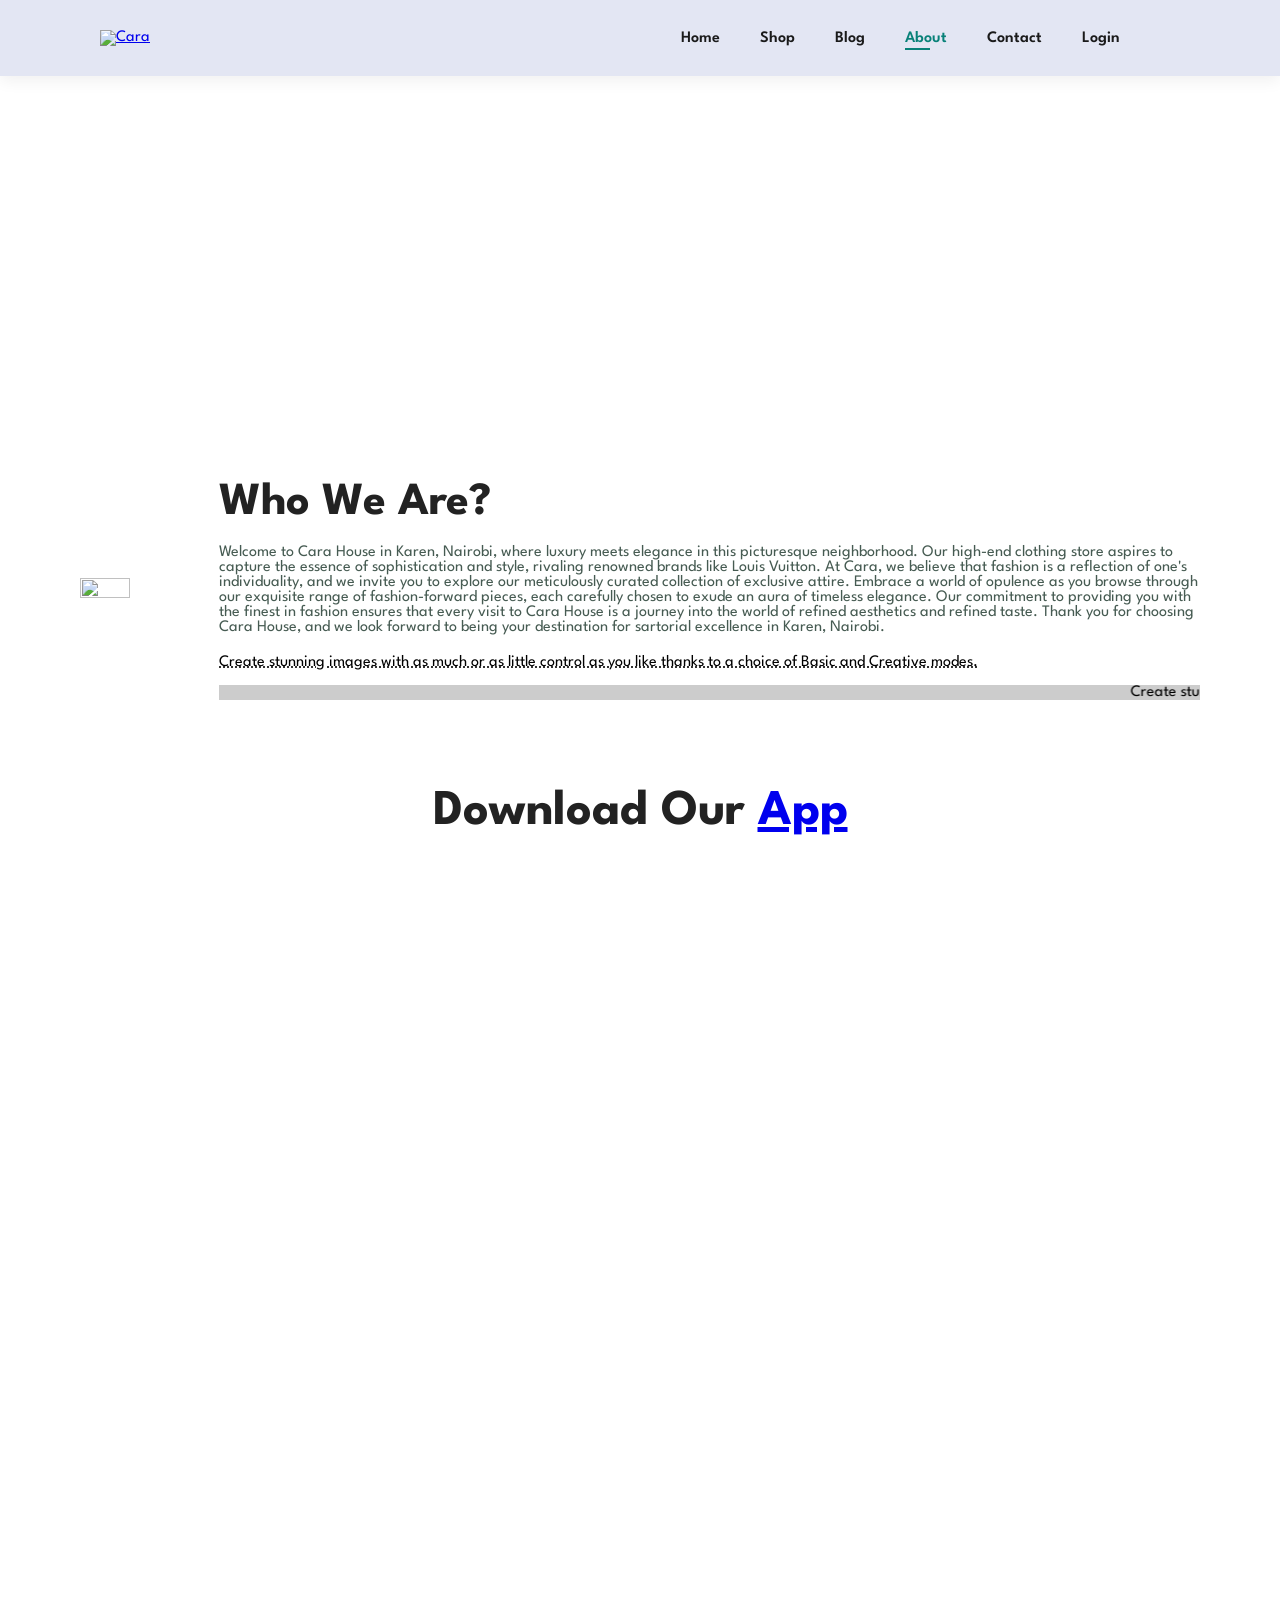
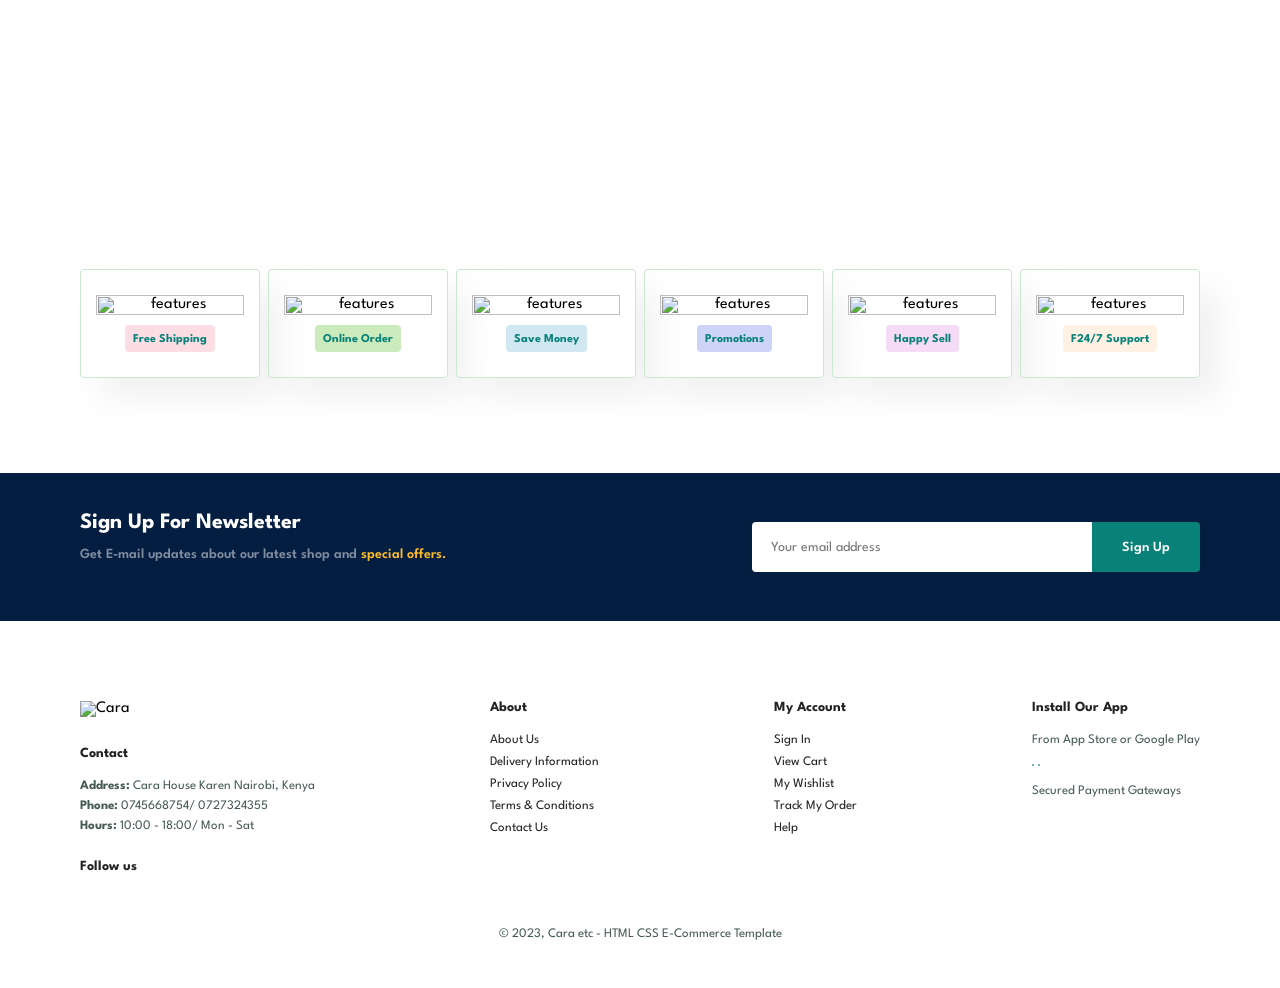
==== src/about.html @ 870f9282 "Add files via upload" ====
<html lang="en">
<head>
    <meta charset="UTF-8">
    <meta name="viewport" content="width=device-width, initial-scale=1.0">
    <title>Cara</title>
    <script src="https://kit.fontawesome.com/a2600dddb8.js" crossorigin="anonymous"></script>
    <link rel="stylesheet" href="style.css">
</head>
<body>

<section id="header">
    <a href="#"><img src="c:\Users\Maverick De' Clerke\Documents\GitHub\Cara\img\logo.png" class="logo" alt="Cara"></a>

    <div>
        <ul id="navbar">
            <li><a href="index.html">Home</a></li>
            <li><a href="shop.html">Shop</a></li>
            <li><a  href="blog.html">Blog</a></li>
            <li><a class="active" href="about.html">About</a></li>
            <li><a href="contact.html">Contact</a></li>
            <li><a href="home.html">Login</a></li>
            <li><a href="cart.html"><i class="fa-solid fa-store"></i></a></li>
        </ul>
    </div>
</section>

<section id="page-header" class="about-header">
    <h2>#KnowUs</h2>
    <p>We are here for you!</p>
</section>

<section id="about-head" class="section-p1">
    <img src="C:\Users\Maverick De' Clerke\Documents\GitHub\Cara\img\about\a6.jpg" alt="">
    <div>
        <h2>Who We Are?</h2>
        <p>Welcome to Cara House in Karen, Nairobi, where luxury meets elegance in this picturesque neighborhood. Our high-end clothing store aspires to capture the essence of sophistication and style, rivaling renowned brands like Louis Vuitton. At Cara, we believe that fashion is a reflection of one's individuality, and we invite you to explore our meticulously curated collection of exclusive attire. Embrace a world of opulence as you browse through our exquisite range of fashion-forward pieces, each carefully chosen to exude an aura of timeless elegance. Our commitment to providing you with the finest in fashion ensures that every visit to Cara House is a journey into the world of refined aesthetics and refined taste. Thank you for choosing Cara House, and we look forward to being your destination for sartorial excellence in Karen, Nairobi.</p>
        <abbr title="">Create stunning images with as much or as little control as you like thanks to a choice of Basic and Creative modes.</abbr>
        <br><br>

        <marquee bgcolor="#ccc" loop="-1" scrollamount="5" width="100%">Create stunning images with as much or as little control as you like thanks to a choice of Basic and Creative modes.</marquee>
    </div>
</section>

<section id="about-app" class="section-p1">
    <h1>Download Our <a href="#">App</a></h1>
    <div class="video">
        <video autoplay muted loop src="C:\Users\Maverick De' Clerke\Documents\GitHub\Cara\img\about\1.mp4"></video>
    </div>
</section>

<section id="feature" class="section-p1">
    <div class="fe-box">
        <img src="C:\Users\Maverick De' Clerke\Documents\GitHub\Cara\img\features\f1.png" alt="features">
        <h6>Free Shipping</h6>
    </div>
    <div class="fe-box">
        <img src="C:\Users\Maverick De' Clerke\Documents\GitHub\Cara\img\features\f2.png" alt="features">
        <h6>Online Order</h6>
    </div>
    <div class="fe-box">
        <img src="C:\Users\Maverick De' Clerke\Documents\GitHub\Cara\img\features\f3.png" alt="features">
        <h6>Save Money</h6>
    </div>
    <div class="fe-box">
        <img src="C:\Users\Maverick De' Clerke\Documents\GitHub\Cara\img\features\f4.png" alt="features">
        <h6>Promotions</h6>
    </div>
    <div class="fe-box">
        <img src="C:\Users\Maverick De' Clerke\Documents\GitHub\Cara\img\features\f5.png" alt="features">
        <h6>Happy Sell</h6>
    </div>
    <div class="fe-box">
        <img src="C:\Users\Maverick De' Clerke\Documents\GitHub\Cara\img\features\f6.png" alt="features">
        <h6>F24/7 Support</h6>
    </div>
    

</section>

<section id="newsletter" class="section-p1 section-m1">

    <div class="newstext">
        <h4>Sign Up For Newsletter</h4>
        <p>Get E-mail updates about our latest shop and <span>special offers.</span> </p>
    </div>
    <div class="form">
        <input type="text" placeholder="Your email address">
        <button class="normal">Sign Up</button>
    </div>
    
    </section>

<footer class="section-p1">

    <div class="col">
        <img class="logo" src="C:\Users\Maverick De' Clerke\Documents\GitHub\Cara\img\logo.png" alt="Cara">
        <h4>Contact</h4>
        <p><strong>Address:</strong> Cara House
Karen
Nairobi, Kenya</p>
        <p><strong>Phone:</strong> 0745668754/ 0727324355</p>
        <p><strong>Hours:</strong> 10:00 - 18:00/ Mon - Sat</p>
        <div class="follow">
             <h4>Follow us</h4>
             <div class="icon">
                <i class="fa-brands fa-facebook-f"></i>
                <i class="fa-brands fa-x-twitter"></i>
                <i class="fa-brands fa-instagram"></i>
                <i class="fa-brands fa-google"></i>
             </div>
        </div>
    </div>
    <div class="col">
        <h4>About</h4>
        <a href="#">About Us</a>
        <a href="#">Delivery Information</a>
        <a href="#">Privacy Policy</a>
        <a href="#">Terms & Conditions</a>
        <a href="#">Contact Us</a>
    </div>
    <div class="col">
        <h4>My Account</h4>
        <a href="#">Sign In</a>
        <a href="#">View Cart</a>
        <a href="#">My Wishlist</a>
        <a href="#">Track My Order</a>
        <a href="#">Help</a>
    </div>
    <div class="col install">
        <h4>Install Our App</h4>
        <p>From App Store or Google Play</p>
        <div class="row">
            <img src="C:\Users\Maverick De' Clerke\Documents\GitHub\Cara\img\pay\app.jpg" alt="">
            <img src="C:\Users\Maverick De' Clerke\Documents\GitHub\Cara\img\pay\play.jpg" alt="">
        </div>
        <p>Secured Payment Gateways</p>
        <img src="C:\Users\Maverick De' Clerke\Documents\GitHub\Cara\img\pay\pay.png" alt="">
    </div>
    <div class="copyright">
        <p>© 2023, Cara etc - HTML CSS E-Commerce Template</p>
    </div>
</footer>

    <script src="script.js"></script>
</body>

</html>
---- src/style.css ----
@import url("https://fonts.googleapis.com/css2?family=Spartan:wght@100;200;300;400;500;600;700;800;900&display=swap");
* {
  margin: 0;
  padding: 0;
  box-sizing: border-box;
  font-family: "Spartan", sans-serif;
}

html {
  scroll-behavior: smooth;
}

/* Global Styles */

h1 {
  font-size: 50px;
  line-height: 64px;
  color: #222;
}

h2 {
  font-size: 46px;
  line-height: 54px;
  color: #222;
}

h4 {
  font-size: 20px;
  color: #222;
}

h6 {
  font-weight: 700;
  font-size: 12px;
}

p {
  font-size: 16px;
  color: #465b52;
  margin: 15px 0 20px 0;
}

.section-p1 {
  padding: 40px 80px;
}

.section-m1 {
  margin: 40px 0;
}

button.normal {
  font-size: 14px;
  font-weight: 600;
  padding: 15px 30px;
  color: #000;
  background-color: #fff;
  border-radius: 4px;
  cursor: pointer;
  border: none;
  outline: none;
  transition: 0.2s;
}


button.white {
  font-size: 13px;
  font-weight: 600;
  padding: 11px 18px;
  color: #fff;
  background-color: transparent;
  cursor: pointer;
  border: 1px solid #fff;
  outline: none;
  transition: 0.2s;
}

body {
  width: 100%;
}


#header{
    display: flex;
    align-items: center;
    justify-content: space-between;
    padding: 30px 100px;
    background: #e3e6f3;
    box-shadow: 0 5px 15px rgba(0, 0, 0, 0.06);
    z-index: 999;
    position: sticky;
    top: 0;
    left: 0;
}


#navbar{
    display: flex;
    align-items: center;
    justify-content: center;
}


#navbar li{
    list-style: none;
    padding: 0 20px;
    position: relative;
}


#navbar li a {
    text-decoration: none;
    font-size: 16px;
    font-weight: 600;
    color: #1a1a1a;
    transition: 0.3s ease;
}


#navbar li a:hover,
#navbar li a.active {
    color: #088178;
}


#navbar li a.active::after,
#navbar li a:hover::after {
    content:"";
    width: 30%;
    height: 2px;
    background: #088178;
    position: absolute;
    bottom: -4px;
    left: 20px;
}

#hero {
  background-image: url("C:/Users/Maverick De' Clerke/Documents/GitHub/Cara/img/hero4.png");
  height: 90vh;
  width: 100%;
  background-size: cover;
  background-position: top 25% right 0;
  padding: 0 80px;
  display: flex;
  flex-direction: column;
  align-items: flex-start;
  justify-content: center;
}

#hero h4{
  padding-bottom: 15px;
}

#hero h1{
  color: #088178;
}

#hero button{
  background-image: url("C:/Users/Maverick De' Clerke/Documents/GitHub/Cara/img/button.png");
  background-color: transparent;
  color: #088178;
  border: 0;
  padding: 14px 80px 14px 65px;
  background-repeat: no-repeat;
  cursor: pointer;
  font-weight: 700;
  font-size: 15px;
}

#feature {
  display: flex;
  align-items: center;
  justify-content: space-between;
  flex-wrap: wrap;
}
#feature .fe-box{
  width: 180px;
  text-align: center;
  padding: 25px 15px;
  box-shadow: 20px 20px 34px rgba(0, 0, 0, 0.06);
  border: 1px solid #cce7d0;
  border-radius: 4px;
  margin: 15px 0;
}


#feature .fe-box:hover {
  box-shadow: 10px 10px 54px rgba(70, 62, 221, 0.1);
}

#feature .fe-box img{
  width: 100%;
  margin-bottom: 10px;
}

#feature .fe-box h6 {
  display: inline-block;
  padding: 9px 8px 6px 8px;
  line-height: 1;
  border-radius: 4px;
  color: #088178;
  background-color: #fddde4;
}
#feature .fe-box:nth-child(2) h6{
  background-color: #ccebbc;
}
#feature .fe-box:nth-child(3) h6{
  background-color: #d1e8f2;
}
#feature .fe-box:nth-child(4) h6{
  background-color: #cdd4f8;
}
#feature .fe-box:nth-child(5) h6{
  background-color: #f6dbf6;
}
#feature .fe-box:nth-child(6) h6{
  background-color: #fff2e5;
}


#product1{
  text-align: center;
}

#product1 .pro-container{
display: flex;
justify-content: space-between;
padding-top: 20px;
flex-wrap: wrap;
}

#product1 .pro{
  width: 23%;
  min-width: 250px;
  padding: 10px 12px;
  border: 1px solid #cce7d0;
  border-radius: 25px;
  cursor: pointer;
  box-shadow: 20px 20px 30px rgba(0, 0, 0, 0.02);
  margin: 15px 0;
  transition: 0.2s ease;
  position: relative;
}

#product1 .pro:hover{
  box-shadow: 20px 20px 30px rgba(0, 0, 0, 0.06);
}

#product1 .pro img{
  width: 100%;
  border-radius: 20px;
}


#product1 .pro .des{
  text-align: start;
  padding: 10px 0;
}


#product1 .pro .des span{
  color: #606063;
  font-size: 12px;
}


#product1 .pro .des h5{
  padding-top: 7px;
  color: #1a1a1a;
  font-size: 14px;
}


#product1 .pro .des i{
  font-size: 12px;
  color: rgb(243, 181, 25);
}


#product1 .pro .des h4{
  padding-top: 7px;
  font-size: 15px;
  font-weight: 700;
  color: #088178;
}


#product1 .pro .cart{
  width: 40px;
  height: 40px;
  line-height: 40px;
  border-radius: 50px;
  background-color: #e8f6ea;
  font-weight: 0;
  color: #088178;
  border: 1px solid #cce7d0;
  position: absolute;
  bottom: 20px;
  right: 10px;
}


#banner{
  display: flex;
  flex-direction: column;
  justify-content: center;
  text-align: center;
  align-items: center;
  background-image: url("C:/Users/Maverick De' Clerke/Documents/GitHub/Cara/img/banner/b2.jpg");
  width: 100%;
  height: 40vh;
  background-size: cover;
  background-position: center;  
}


#banner h4{
  color: #fff;
  font-size: 16px;
}


#banner h2{
  color: #fff;
  font-size: 30px;
  padding: 10px 0;
}


#banner h2 span{
  color: #ef3636;
}


#banner button:hover{
  background-color: #088178;
  color: #fff;
}


#sm-banner{
  display: flex;
  justify-content: space-between;
  flex-wrap: wrap;
}

#sm-banner .banner-box{
  display: flex;
  flex-direction: column;
  justify-content: center;
  align-items: flex-start;
  background-image: url("C:/Users/Maverick De' Clerke/Documents/GitHub/Cara/img/banner/b17.jpg");
  min-width: 580px;
  height: 50vh;
  background-size: cover;
  background-position: center;
  padding: 30px;
}


#sm-banner .banner-box2{
  background-image: url("C:/Users/Maverick De' Clerke/Documents/GitHub/Cara/img/banner/b10.jpg");
}

#sm-banner h4{
  color: #fff;
  font-size: 20px;
  font-weight: 300;
}


#sm-banner h2{
  color: #fff;
  font-size: 28px;
  font-weight: 800;
}


#sm-banner span{
  color: #fff;
  font-size: 14px;
  font-weight: 500;
  padding-bottom: 15px;
}


#sm-banner .banner-box:hover button{
  background: #088178;
  border: 1px solid #088178;
}


#banner3{
display: flex;
justify-content: space-between;
flex-wrap: wrap;
padding: 0 80px;
}

#banner3 .banner-box{
  display: flex;
  flex-direction: column;
  justify-content: center;
  align-items: flex-start;
  background-image: url("C:/Users/Maverick De' Clerke/Documents/GitHub/Cara/img/banner/b7.jpg");
  min-width: 30%;
  height: 30vh;
  background-size: cover;
  background-position: center;
  padding: 20px;
  margin-bottom: 20px;
}

#banner3 .banner-box2{
  background-image: url("C:/Users/Maverick De' Clerke/Documents/GitHub/Cara/img/banner/b4.jpg");
}

#banner3 .banner-box3{
  background-image: url("C:/Users/Maverick De' Clerke/Documents/GitHub/Cara/img/banner/b18.jpg");
}

#banner3 h2{
  color: #fff;
  font-weight: 900;
  font-size: 22px;
}


#banner3 h3{
  color: #ec544e;
  font-weight: 800;
  font-size: 15px;
}


#newsletter{
  display: flex;
  justify-content: space-between;
  flex-wrap: wrap;
  align-items: center;
  background-image: url("C:/Users/Maverick De' Clerke/Documents/GitHub/Cara/img/banner/b14.png");
  background-repeat: no-repeat;
  background-position: 20% 30%;
  background-color: #041e42;
}


#newsletter h4{
  font-size: 22px;
  font-weight: 700;
  color: #ffffff;
}

#newsletter p{
  font-size: 14px;
  font-weight: 600;
  color: #818ea0;
}

#newsletter p span{
  
  color: #ffbd27;
}

#newsletter .form{
  display: flex;
  width: 40%;
}

#newsletter input{
  height: 3.125rem;
  padding: 0 1.25em;
  font-size: 14px;
  width: 100%;
  border: 1px solid transparent;
  border-radius: 4px;
  outline: none;
  border-top-right-radius: 0;
  border-bottom-right-radius: 0;
}

#newsletter button{
  background-color: #088178;
  color: #fff;
  white-space: nowrap;
  border-top-left-radius: 0;
  border-bottom-left-radius: 0;
}

footer{
  display: flex;
  flex-wrap: wrap;
  justify-content: space-between;
}

footer .col{
  display: flex;
  flex-direction: column;
  align-items: flex-start;
  margin-bottom: 20px;
}


footer .logo{
  margin-bottom: 30px;
}

footer h4{
  font-size: 14px;
  padding-bottom: 20px;
}

footer p{
  font-size: 13px;
  margin: 0 0 8px 0;
}

footer a{
  font-size: 13px;
  text-decoration: none;
  color: #222;
  margin-bottom: 10px;
}

footer .follow{
  margin-top: 20px;
}

footer .follow i{
  color: #465b52;
  padding-right: 4px;
  cursor: pointer;
}

footer .install .row img{
  border: 1px solid #088178;
  border-radius: 6px;
}

footer .install img{
  margin: 10px 0 15px 0;
}

footer .follow i:hover,
footer a:hover{
  color: #088178;
}

footer .copyright{
  width: 100%;
  text-align: center;
}


#page-header{
  background-image: url("C:/Users/Maverick De' Clerke/Documents/GitHub/Cara/img/banner/b1.jpg");
  width: 100%;
  height: 40vh;
  background-size: cover;
  display: flex;
  justify-content: center;
  text-align: center;
  flex-direction: column;
  padding: 14px;
}


#page-header h2,
#page-header p {
color: #fff;
}

#pagination {
  text-align: center;
}

#pagination a{
  text-decoration: none;
  background-color: #088178;
  padding: 15px 20px;
  border-radius: 4px;
  color: #fff;
  font-weight: 600;
}

#pagination a i{
  font-size: 16px;
  font-weight: 600;
}

#prodetails{
  display: flex;
  margin-top: 20px;
}

#prodetails .single-pro-image{
  width: 40%;
  margin-right: 50px;
}

.small-img-group{
  display: flex;
  width: fit-content;
  justify-content: space-between;
  margin-top: 5px;
}

.small-img-col{
  flex-basis: 24%;
  cursor: pointer;
}


#prodetails .single-pro-details{
  width: 50%;
  padding-top: 30px;
}

#prodetails .single-pro-details h4{
  padding: 40px 0 20px 0;
}

#prodetails .single-pro-details h2{
  font-size: 26px;
}

#prodetails .single-pro-details select{
  display: block;
  padding: 5px 10px;
  margin-bottom: 10px;
}

#prodetails .single-pro-details input{
  width: 50px;
  height: 47px;
  padding-left: 10px;
  font-size: 16px;
  margin-right: 10px;
}

#prodetails .single-pro-details input:focus{
  outline: none;
}

#prodetails .single-pro-details button{
  background-color: #088178;
  color: #fff;
}

#prodetails .single-pro-details span{
  line-height: 25px;
}


#page-header.blog-header{
  background-image: url("C:/Users/Maverick De' Clerke/Documents/GitHub/Cara/img/banner/b19.jpg");
}

#blog{
  padding: 150px 150px 0 150px;
}

#blog .blog-box{
  display: flex;
  align-items: center;
  width: 100%;
  position: relative;
  padding-bottom: 90px;
}

#blog .blog-img{
  width: 50%;
  margin-right: 40px;
}

#blog img{
  width: 100%;
  height: 300px;
  object-fit: cover;
}

#blog .blog-details{
  width: 50%;
}

#blog .blog-details a {
  text-decoration: none;
  font-size: 11px;
  color: #000;
  font-weight: 700;
  position: relative;
  transition: 0.3s;
}

#blog .blog-details a::after{
  content:"";
  width: 50px;
  height: 1px;
  background-color: #000;
  position: absolute;
  top: 4px;
  right: -60px;
}

#blog .blog-details a:hover {
  color: #088178;
}

#blog .blog-details a:hover::after{
  background-color: #088178;
}

#blog .blog-box h1{
  position: absolute;
  top: -40px;
  left: 0;
  font-size: 70px;
  font-weight: 700;
  color: #c9cbce;
  z-index: -9;
}

#page-header .about-header{
  background-image: url("C:/Users/Maverick De' Clerke/Documents/GitHub/Cara/img/about/banner.png");
}

#about-head{
  display: flex;
  align-items: center;
}

#about-head img{
  width: 50%;
  height: auto;
}

#about-head div{
  padding-left: 40px;
}

#about-app{
  text-align: center;
}

#about-app .video{
  width: 70%;
  height: 100%;
  margin: 30px auto 0 auto;
}

#about-app .video video{
  width: 100%;
  height: 100%;
  border-radius: 20px;
}

#contact-details{
  display: flex;
  align-items: center;
  justify-content: space-between;
}

#contact-details .details{
  width: 40%;
}

#contact-details .details span,
#form-details form span{
  font-size: 12px;
}

#contact-details .details h2,
#form-details form h2{
  font-size: 26px;
  line-height: 35px;
  padding: 20px 0;
}

#contact-details .details h3{
  font-size: 16px;
  padding-bottom: 15px;
}

#contact-details .details li{
  list-style: none;
  display: flex;
  padding: 10px 0;
}

#contact-details .details li i{
  font-size: 14px;
  padding-right: 22px;
}

#contact-details .details li p{
  margin: 0;
  font-size: 14px;
}
#contact-details .map{
  width: 55%;
  height: 400px;
}

#contact-details .map iframe{
  width: 100%;
  height: 100%;
}

#form-details{
  display: flex;
  justify-content: space-between;
  margin: 30px;
  padding: 80px;
  border: 1px solid #e1e1e1;
}

#form-details form{
  width: 65%;
  display: flex;
  flex-direction: column;
  align-items: flex-start;
}

#form-details form input{
  width: 100%;
  padding: 12px 15px;
  outline: none;
  margin-bottom: 20px;
  border: 1px solid #e1e1e1;
}

#form-details form input,
#form-details form textarea{
  width: 100%;
  padding: 12px 15px;
  outline: none;
  margin-bottom: 20px;
  border: 1px solid #e1e1e1;
}

#form-details form button{
  background-color: #088178;
  color: #fff;
}

#form-details .people div{
  padding-bottom: 25px;
  display: flex;
  align-items: flex-start;
}

#form-details .people div img{
  width: 65px;
  height: 65px;
  object-fit: cover;
  margin-right: 15px;
}

#form-details .people div p{
  margin: 0;
  font-size: 13px;
  line-height: 25px;
}

#form-details .people div p span{
  display: block;
  font-size: 16px;
  font-weight: 600;
  color: #000;
}

#cart table{
  width: 100%;
  border-collapse: collapse;
  table-layout: fixed;
  white-space: nowrap;
}

#cart table img{
  width: 70px;
}

#cart table td:nth-child(1){
  width: 100px;
  text-align: center;
}

#cart table td:nth-child(2){
  width: 150px;
  text-align: center;
}

#cart table td:nth-child(3){
  width: 250px;
  text-align: center;
}

#cart table td:nth-child(4),
#cart table td:nth-child(5),
#cart table td:nth-child(6){
  width: 150px;
  text-align: center;
}

#cart table td:nth-child(5) input{
  width: 70px;
  padding: 10px 5px 10px 15px;
}

#cart table thead{
  border: 1px solid #e2e9e1;
  border-left: none;
  border-right: none;
}

#cart table thead td{
  font-weight: 700;
  text-transform: uppercase;
  font-size: 13px;
  padding: 18px 0;
}

#cart table tbody tr td{
  padding-top: 15px;
}

#cart table tbody td{
  font-size: 13px;
}

#cart-add{
  display: flex;
  flex-wrap: wrap;
  justify-content: space-between;
}

#coupon{
  width: 50%;
  margin-bottom: 30px;
}

#coupon h3,
#subtotal h3{
  padding-bottom: 15px;
}

#coupon input{
  padding: 10px 20px;
  outline: none;
  width: 60%;
  margin-right: 10px;
  border: 1px solid #e2e9e1;
}

#coupon button,
#subtotal button{
  background-color: #088178;
  color: #fff;
  padding: 12px 20px;
}

#subtotal{
  width: 50%;
  margin-bottom: 30px;
  border: 1px solid #e2e9e1;
  padding: 30px;
}

#subtotal table{
  border-collapse: collapse;
  width: 100%;
  margin-bottom: 20px;
}

#subtotal table td{
  width: 50%;
  border: 1px solid #e2e9e1;
  padding: 10px;
  font-size: 13px;
}

#search-bar {
  display: flex;
  align-items: center;
  justify-content: flex-end;
  padding: 10px 100px; /* Adjust the padding as needed */
  background: #e3e6f3;
}

#search-input {
  padding: 10px;
  background-color: #fff;
  font-size: 14px; /* Adjust the font size as needed */
  border: none; /* Add appropriate border styles */
  border-top-left-radius: 4px;
  border-bottom-left-radius: 4px;
  margin-right: 0px;
  width: 250px; /* Adjust the width as needed */
  outline: none;
  color: #000;
}

#search-button {
  padding: 10px 20px;
  background-color: #088178;
  color: #fff;
  border: none;
  border-top-right-radius: 4px;
  border-bottom-right-radius: 4px;
  cursor: pointer;
  outline: none;
  transition: 0.2s;
}

#search-button:hover {
  background-color: #046b5f;
}
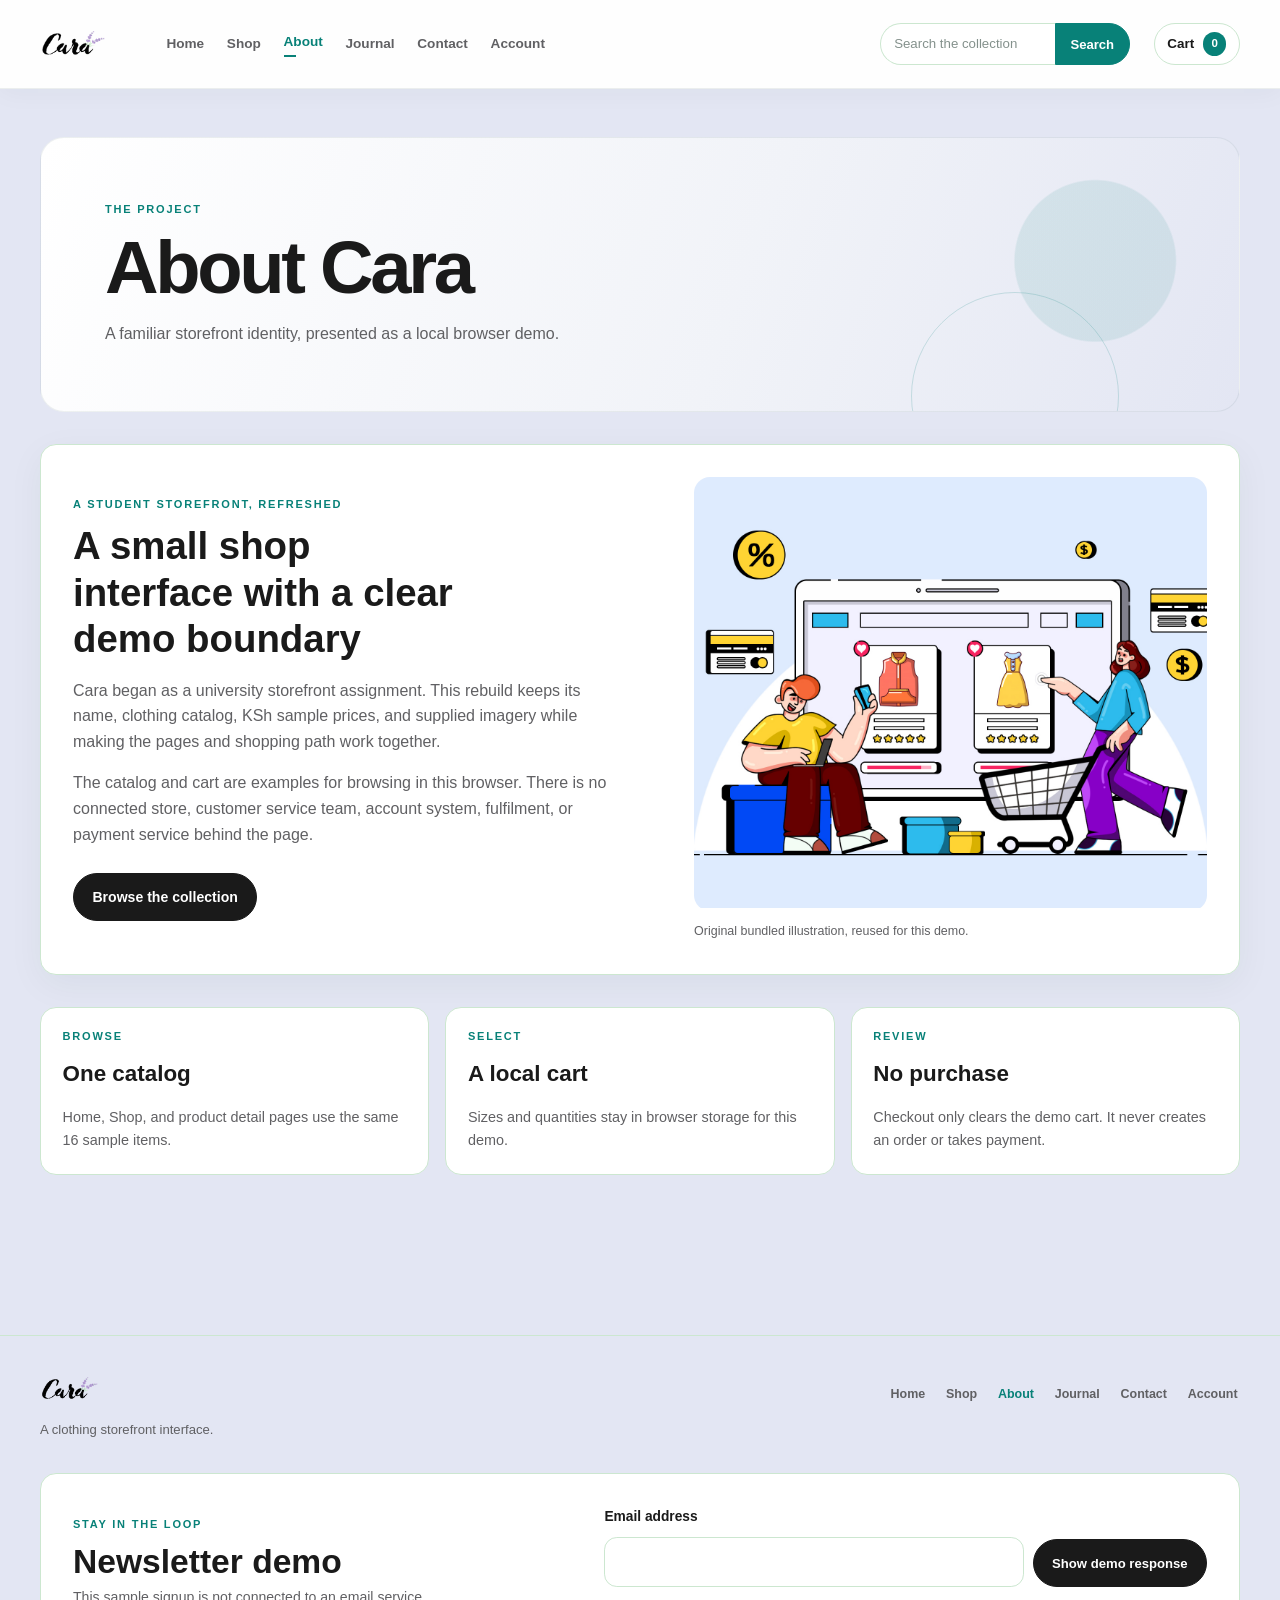
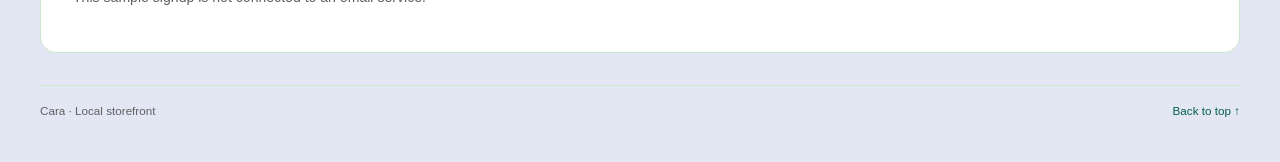
==== commit a2994a05: "Rebuild Cara storefront demo" ====
--- a/src/about.html
+++ b/src/about.html
@@ -1,147 +1,98 @@
-<html lang="en">
-<head>
-    <meta charset="UTF-8">
-    <meta name="viewport" content="width=device-width, initial-scale=1.0">
-    <title>Cara</title>
-    <script src="https://kit.fontawesome.com/a2600dddb8.js" crossorigin="anonymous"></script>
-    <link rel="stylesheet" href="style.css">
-</head>
-<body>
-
-<section id="header">
-    <a href="#"><img src="c:\Users\Maverick De' Clerke\Documents\GitHub\Cara\img\logo.png" class="logo" alt="Cara"></a>
-
-    <div>
-        <ul id="navbar">
-            <li><a href="index.html">Home</a></li>
-            <li><a href="shop.html">Shop</a></li>
-            <li><a  href="blog.html">Blog</a></li>
-            <li><a class="active" href="about.html">About</a></li>
-            <li><a href="contact.html">Contact</a></li>
-            <li><a href="home.html">Login</a></li>
-            <li><a href="cart.html"><i class="fa-solid fa-store"></i></a></li>
-        </ul>
-    </div>
-</section>
-
-<section id="page-header" class="about-header">
-    <h2>#KnowUs</h2>
-    <p>We are here for you!</p>
-</section>
-
-<section id="about-head" class="section-p1">
-    <img src="C:\Users\Maverick De' Clerke\Documents\GitHub\Cara\img\about\a6.jpg" alt="">
-    <div>
-        <h2>Who We Are?</h2>
-        <p>Welcome to Cara House in Karen, Nairobi, where luxury meets elegance in this picturesque neighborhood. Our high-end clothing store aspires to capture the essence of sophistication and style, rivaling renowned brands like Louis Vuitton. At Cara, we believe that fashion is a reflection of one's individuality, and we invite you to explore our meticulously curated collection of exclusive attire. Embrace a world of opulence as you browse through our exquisite range of fashion-forward pieces, each carefully chosen to exude an aura of timeless elegance. Our commitment to providing you with the finest in fashion ensures that every visit to Cara House is a journey into the world of refined aesthetics and refined taste. Thank you for choosing Cara House, and we look forward to being your destination for sartorial excellence in Karen, Nairobi.</p>
-        <abbr title="">Create stunning images with as much or as little control as you like thanks to a choice of Basic and Creative modes.</abbr>
-        <br><br>
-
-        <marquee bgcolor="#ccc" loop="-1" scrollamount="5" width="100%">Create stunning images with as much or as little control as you like thanks to a choice of Basic and Creative modes.</marquee>
-    </div>
-</section>
-
-<section id="about-app" class="section-p1">
-    <h1>Download Our <a href="#">App</a></h1>
-    <div class="video">
-        <video autoplay muted loop src="C:\Users\Maverick De' Clerke\Documents\GitHub\Cara\img\about\1.mp4"></video>
-    </div>
-</section>
-
-<section id="feature" class="section-p1">
-    <div class="fe-box">
-        <img src="C:\Users\Maverick De' Clerke\Documents\GitHub\Cara\img\features\f1.png" alt="features">
-        <h6>Free Shipping</h6>
-    </div>
-    <div class="fe-box">
-        <img src="C:\Users\Maverick De' Clerke\Documents\GitHub\Cara\img\features\f2.png" alt="features">
-        <h6>Online Order</h6>
-    </div>
-    <div class="fe-box">
-        <img src="C:\Users\Maverick De' Clerke\Documents\GitHub\Cara\img\features\f3.png" alt="features">
-        <h6>Save Money</h6>
-    </div>
-    <div class="fe-box">
-        <img src="C:\Users\Maverick De' Clerke\Documents\GitHub\Cara\img\features\f4.png" alt="features">
-        <h6>Promotions</h6>
-    </div>
-    <div class="fe-box">
-        <img src="C:\Users\Maverick De' Clerke\Documents\GitHub\Cara\img\features\f5.png" alt="features">
-        <h6>Happy Sell</h6>
-    </div>
-    <div class="fe-box">
-        <img src="C:\Users\Maverick De' Clerke\Documents\GitHub\Cara\img\features\f6.png" alt="features">
-        <h6>F24/7 Support</h6>
-    </div>
-    
-
-</section>
-
-<section id="newsletter" class="section-p1 section-m1">
-
-    <div class="newstext">
-        <h4>Sign Up For Newsletter</h4>
-        <p>Get E-mail updates about our latest shop and <span>special offers.</span> </p>
-    </div>
-    <div class="form">
-        <input type="text" placeholder="Your email address">
-        <button class="normal">Sign Up</button>
-    </div>
-    
-    </section>
-
-<footer class="section-p1">
-
-    <div class="col">
-        <img class="logo" src="C:\Users\Maverick De' Clerke\Documents\GitHub\Cara\img\logo.png" alt="Cara">
-        <h4>Contact</h4>
-        <p><strong>Address:</strong> Cara House
-Karen
-Nairobi, Kenya</p>
-        <p><strong>Phone:</strong> 0745668754/ 0727324355</p>
-        <p><strong>Hours:</strong> 10:00 - 18:00/ Mon - Sat</p>
-        <div class="follow">
-             <h4>Follow us</h4>
-             <div class="icon">
-                <i class="fa-brands fa-facebook-f"></i>
-                <i class="fa-brands fa-x-twitter"></i>
-                <i class="fa-brands fa-instagram"></i>
-                <i class="fa-brands fa-google"></i>
-             </div>
-        </div>
-    </div>
-    <div class="col">
-        <h4>About</h4>
-        <a href="#">About Us</a>
-        <a href="#">Delivery Information</a>
-        <a href="#">Privacy Policy</a>
-        <a href="#">Terms & Conditions</a>
-        <a href="#">Contact Us</a>
-    </div>
-    <div class="col">
-        <h4>My Account</h4>
-        <a href="#">Sign In</a>
-        <a href="#">View Cart</a>
-        <a href="#">My Wishlist</a>
-        <a href="#">Track My Order</a>
-        <a href="#">Help</a>
-    </div>
-    <div class="col install">
-        <h4>Install Our App</h4>
-        <p>From App Store or Google Play</p>
-        <div class="row">
-            <img src="C:\Users\Maverick De' Clerke\Documents\GitHub\Cara\img\pay\app.jpg" alt="">
-            <img src="C:\Users\Maverick De' Clerke\Documents\GitHub\Cara\img\pay\play.jpg" alt="">
-        </div>
-        <p>Secured Payment Gateways</p>
-        <img src="C:\Users\Maverick De' Clerke\Documents\GitHub\Cara\img\pay\pay.png" alt="">
-    </div>
-    <div class="copyright">
-        <p>© 2023, Cara etc - HTML CSS E-Commerce Template</p>
-    </div>
-</footer>
-
-    <script src="script.js"></script>
-</body>
-
-</html>+<!doctype html>
+<html lang="en">
+<head>
+  <meta charset="utf-8">
+  <meta name="viewport" content="width=device-width, initial-scale=1">
+  <meta name="description" content="About the Cara clothing storefront.">
+  <meta name="theme-color" content="#f7f6f0">
+  <title>About Cara</title>
+  <link rel="icon" href="../img/favicon.svg" type="image/svg+xml">
+  <link rel="stylesheet" href="style.css">
+</head>
+<body data-page="about">
+  <a class="skip-link" href="#main-content">Skip to content</a>
+  <header class="site-header" id="site-header">
+    <div class="utility-row">
+      <a class="brand" href="index.html" aria-label="Cara home"><img src="../img/logo.png" alt="Cara"></a>
+      <nav class="primary-nav" id="primary-navigation" aria-label="Main navigation">
+      <ul>
+        <li><a href="index.html">Home</a></li>
+        <li><a href="shop.html">Shop</a></li>
+        <li><a href="about.html" aria-current="page">About</a></li>
+        <li><a href="blog.html">Journal</a></li>
+        <li><a href="contact.html">Contact</a></li>
+        <li><a href="home.html">Account</a></li>
+      </ul>
+    </nav>
+      <form class="site-search" id="site-search" action="shop.html" method="get" role="search">
+        <label class="visually-hidden" for="site-search-input">Search the Cara collection</label>
+        <input id="site-search-input" type="search" name="q" placeholder="Search the collection" autocomplete="off">
+        <button type="submit">Search</button>
+      </form>
+      <a class="cart-link" id="cart-link" href="cart.html">
+        <span>Cart</span><span class="cart-count" id="cart-count" data-cart-count aria-live="polite" aria-atomic="true">0</span>
+      </a>
+    </div>
+  </header>
+
+<main id="main-content" class="site-main page-main secondary-page">
+  <section class="page-intro" aria-labelledby="about-heading">
+    <p class="eyebrow">The project</p><h1 id="about-heading">About Cara</h1>
+    <p>A familiar storefront identity, presented as a local browser demo.</p>
+  </section>
+  <section class="content-panel about-layout" id="about-content" aria-labelledby="about-story-heading">
+    <div class="about-copy">
+      <p class="eyebrow">A student storefront, refreshed</p>
+      <h2 id="about-story-heading">A small shop interface with a clear demo boundary</h2>
+      <p>Cara began as a university storefront assignment. This rebuild keeps its name, clothing catalog, KSh sample prices, and supplied imagery while making the pages and shopping path work together.</p>
+      <p>The catalog and cart are examples for browsing in this browser. There is no connected store, customer service team, account system, fulfilment, or payment service behind the page.</p>
+      <a class="button button-dark" href="shop.html">Browse the collection</a>
+    </div>
+    <figure class="about-art">
+      <img src="../img/about/a6.jpg" alt="Illustration of a shopper browsing clothing on an online storefront" loading="lazy" decoding="async">
+      <figcaption>Original bundled illustration, reused for this demo.</figcaption>
+    </figure>
+  </section>
+  <section class="sample-notes" aria-label="What this demo includes">
+    <article class="sample-note"><p class="eyebrow">Browse</p><h2>One catalog</h2><p>Home, Shop, and product detail pages use the same 16 sample items.</p></article>
+    <article class="sample-note"><p class="eyebrow">Select</p><h2>A local cart</h2><p>Sizes and quantities stay in browser storage for this demo.</p></article>
+    <article class="sample-note"><p class="eyebrow">Review</p><h2>No purchase</h2><p>Checkout only clears the demo cart. It never creates an order or takes payment.</p></article>
+  </section>
+</main>
+  <footer class="site-footer" id="site-footer">
+    <div class="footer-inner">
+      <div class="footer-brand">
+        <a class="brand brand-footer" href="index.html" aria-label="Cara home"><img src="../img/logo.png" alt="Cara"></a>
+        <p>A clothing storefront interface.</p>
+      </div>
+      <nav class="footer-nav" id="footer-navigation" aria-label="Footer navigation">
+      <ul>
+        <li><a href="index.html">Home</a></li>
+        <li><a href="shop.html">Shop</a></li>
+        <li><a href="about.html" aria-current="page">About</a></li>
+        <li><a href="blog.html">Journal</a></li>
+        <li><a href="contact.html">Contact</a></li>
+        <li><a href="home.html">Account</a></li>
+      </ul>
+    </nav>
+    </div>
+    <section class="newsletter-panel" aria-labelledby="newsletter-heading">
+      <div>
+        <p class="eyebrow">Stay in the loop</p><h2 id="newsletter-heading">Newsletter demo</h2>
+        <p>This sample signup is not connected to an email service.</p>
+      </div>
+      <div class="demo-control-group" data-demo-form="newsletter">
+        <label for="newsletter-email">Email address</label>
+        <input id="newsletter-email" type="email" autocomplete="off" data-demo-field>
+        <button class="button button-dark" type="button" data-demo-submit>Show demo response</button>
+        <p class="demo-feedback" data-demo-feedback role="status" aria-live="polite"></p>
+      </div>
+    </section>
+    <div class="footer-bottom">
+      <p>Cara · Local storefront</p>
+      <a href="#main-content">Back to top <span aria-hidden="true">↑</span></a>
+    </div>
+  </footer>
+  <script type="module" src="js/app.js"></script>
+</body>
+</html>
--- a/src/style.css
+++ b/src/style.css
@@ -1,1017 +1,1610 @@
-@import url("https://fonts.googleapis.com/css2?family=Spartan:wght@100;200;300;400;500;600;700;800;900&display=swap");
-* {
-  margin: 0;
-  padding: 0;
-  box-sizing: border-box;
-  font-family: "Spartan", sans-serif;
-}
-
-html {
-  scroll-behavior: smooth;
-}
-
-/* Global Styles */
-
-h1 {
-  font-size: 50px;
-  line-height: 64px;
-  color: #222;
-}
-
-h2 {
-  font-size: 46px;
-  line-height: 54px;
-  color: #222;
-}
-
-h4 {
-  font-size: 20px;
-  color: #222;
-}
-
-h6 {
-  font-weight: 700;
-  font-size: 12px;
-}
-
-p {
-  font-size: 16px;
-  color: #465b52;
-  margin: 15px 0 20px 0;
-}
-
-.section-p1 {
-  padding: 40px 80px;
-}
-
-.section-m1 {
-  margin: 40px 0;
-}
-
-button.normal {
-  font-size: 14px;
-  font-weight: 600;
-  padding: 15px 30px;
-  color: #000;
-  background-color: #fff;
-  border-radius: 4px;
-  cursor: pointer;
-  border: none;
-  outline: none;
-  transition: 0.2s;
-}
-
-
-button.white {
-  font-size: 13px;
-  font-weight: 600;
-  padding: 11px 18px;
-  color: #fff;
-  background-color: transparent;
-  cursor: pointer;
-  border: 1px solid #fff;
-  outline: none;
-  transition: 0.2s;
-}
-
-body {
-  width: 100%;
-}
-
-
-#header{
-    display: flex;
-    align-items: center;
-    justify-content: space-between;
-    padding: 30px 100px;
-    background: #e3e6f3;
-    box-shadow: 0 5px 15px rgba(0, 0, 0, 0.06);
-    z-index: 999;
-    position: sticky;
-    top: 0;
-    left: 0;
-}
-
-
-#navbar{
-    display: flex;
-    align-items: center;
-    justify-content: center;
-}
-
-
-#navbar li{
-    list-style: none;
-    padding: 0 20px;
-    position: relative;
-}
-
-
-#navbar li a {
-    text-decoration: none;
-    font-size: 16px;
-    font-weight: 600;
-    color: #1a1a1a;
-    transition: 0.3s ease;
-}
-
-
-#navbar li a:hover,
-#navbar li a.active {
-    color: #088178;
-}
-
-
-#navbar li a.active::after,
-#navbar li a:hover::after {
-    content:"";
-    width: 30%;
-    height: 2px;
-    background: #088178;
-    position: absolute;
-    bottom: -4px;
-    left: 20px;
-}
-
-#hero {
-  background-image: url("C:/Users/Maverick De' Clerke/Documents/GitHub/Cara/img/hero4.png");
-  height: 90vh;
-  width: 100%;
-  background-size: cover;
-  background-position: top 25% right 0;
-  padding: 0 80px;
-  display: flex;
-  flex-direction: column;
-  align-items: flex-start;
-  justify-content: center;
-}
-
-#hero h4{
-  padding-bottom: 15px;
-}
-
-#hero h1{
-  color: #088178;
-}
-
-#hero button{
-  background-image: url("C:/Users/Maverick De' Clerke/Documents/GitHub/Cara/img/button.png");
-  background-color: transparent;
-  color: #088178;
-  border: 0;
-  padding: 14px 80px 14px 65px;
-  background-repeat: no-repeat;
-  cursor: pointer;
-  font-weight: 700;
-  font-size: 15px;
-}
-
-#feature {
-  display: flex;
-  align-items: center;
-  justify-content: space-between;
-  flex-wrap: wrap;
-}
-#feature .fe-box{
-  width: 180px;
-  text-align: center;
-  padding: 25px 15px;
-  box-shadow: 20px 20px 34px rgba(0, 0, 0, 0.06);
-  border: 1px solid #cce7d0;
-  border-radius: 4px;
-  margin: 15px 0;
-}
-
-
-#feature .fe-box:hover {
-  box-shadow: 10px 10px 54px rgba(70, 62, 221, 0.1);
-}
-
-#feature .fe-box img{
-  width: 100%;
-  margin-bottom: 10px;
-}
-
-#feature .fe-box h6 {
-  display: inline-block;
-  padding: 9px 8px 6px 8px;
-  line-height: 1;
-  border-radius: 4px;
-  color: #088178;
-  background-color: #fddde4;
-}
-#feature .fe-box:nth-child(2) h6{
-  background-color: #ccebbc;
-}
-#feature .fe-box:nth-child(3) h6{
-  background-color: #d1e8f2;
-}
-#feature .fe-box:nth-child(4) h6{
-  background-color: #cdd4f8;
-}
-#feature .fe-box:nth-child(5) h6{
-  background-color: #f6dbf6;
-}
-#feature .fe-box:nth-child(6) h6{
-  background-color: #fff2e5;
-}
-
-
-#product1{
-  text-align: center;
-}
-
-#product1 .pro-container{
-display: flex;
-justify-content: space-between;
-padding-top: 20px;
-flex-wrap: wrap;
-}
-
-#product1 .pro{
-  width: 23%;
-  min-width: 250px;
-  padding: 10px 12px;
-  border: 1px solid #cce7d0;
-  border-radius: 25px;
-  cursor: pointer;
-  box-shadow: 20px 20px 30px rgba(0, 0, 0, 0.02);
-  margin: 15px 0;
-  transition: 0.2s ease;
-  position: relative;
-}
-
-#product1 .pro:hover{
-  box-shadow: 20px 20px 30px rgba(0, 0, 0, 0.06);
-}
-
-#product1 .pro img{
-  width: 100%;
-  border-radius: 20px;
-}
-
-
-#product1 .pro .des{
-  text-align: start;
-  padding: 10px 0;
-}
-
-
-#product1 .pro .des span{
-  color: #606063;
-  font-size: 12px;
-}
-
-
-#product1 .pro .des h5{
-  padding-top: 7px;
-  color: #1a1a1a;
-  font-size: 14px;
-}
-
-
-#product1 .pro .des i{
-  font-size: 12px;
-  color: rgb(243, 181, 25);
-}
-
-
-#product1 .pro .des h4{
-  padding-top: 7px;
-  font-size: 15px;
-  font-weight: 700;
-  color: #088178;
-}
-
-
-#product1 .pro .cart{
-  width: 40px;
-  height: 40px;
-  line-height: 40px;
-  border-radius: 50px;
-  background-color: #e8f6ea;
-  font-weight: 0;
-  color: #088178;
-  border: 1px solid #cce7d0;
-  position: absolute;
-  bottom: 20px;
-  right: 10px;
-}
-
-
-#banner{
-  display: flex;
-  flex-direction: column;
-  justify-content: center;
-  text-align: center;
-  align-items: center;
-  background-image: url("C:/Users/Maverick De' Clerke/Documents/GitHub/Cara/img/banner/b2.jpg");
-  width: 100%;
-  height: 40vh;
-  background-size: cover;
-  background-position: center;  
-}
-
-
-#banner h4{
-  color: #fff;
-  font-size: 16px;
-}
-
-
-#banner h2{
-  color: #fff;
-  font-size: 30px;
-  padding: 10px 0;
-}
-
-
-#banner h2 span{
-  color: #ef3636;
-}
-
-
-#banner button:hover{
-  background-color: #088178;
-  color: #fff;
-}
-
-
-#sm-banner{
-  display: flex;
-  justify-content: space-between;
-  flex-wrap: wrap;
-}
-
-#sm-banner .banner-box{
-  display: flex;
-  flex-direction: column;
-  justify-content: center;
-  align-items: flex-start;
-  background-image: url("C:/Users/Maverick De' Clerke/Documents/GitHub/Cara/img/banner/b17.jpg");
-  min-width: 580px;
-  height: 50vh;
-  background-size: cover;
-  background-position: center;
-  padding: 30px;
-}
-
-
-#sm-banner .banner-box2{
-  background-image: url("C:/Users/Maverick De' Clerke/Documents/GitHub/Cara/img/banner/b10.jpg");
-}
-
-#sm-banner h4{
-  color: #fff;
-  font-size: 20px;
-  font-weight: 300;
-}
-
-
-#sm-banner h2{
-  color: #fff;
-  font-size: 28px;
-  font-weight: 800;
-}
-
-
-#sm-banner span{
-  color: #fff;
-  font-size: 14px;
-  font-weight: 500;
-  padding-bottom: 15px;
-}
-
-
-#sm-banner .banner-box:hover button{
-  background: #088178;
-  border: 1px solid #088178;
-}
-
-
-#banner3{
-display: flex;
-justify-content: space-between;
-flex-wrap: wrap;
-padding: 0 80px;
-}
-
-#banner3 .banner-box{
-  display: flex;
-  flex-direction: column;
-  justify-content: center;
-  align-items: flex-start;
-  background-image: url("C:/Users/Maverick De' Clerke/Documents/GitHub/Cara/img/banner/b7.jpg");
-  min-width: 30%;
-  height: 30vh;
-  background-size: cover;
-  background-position: center;
-  padding: 20px;
-  margin-bottom: 20px;
-}
-
-#banner3 .banner-box2{
-  background-image: url("C:/Users/Maverick De' Clerke/Documents/GitHub/Cara/img/banner/b4.jpg");
-}
-
-#banner3 .banner-box3{
-  background-image: url("C:/Users/Maverick De' Clerke/Documents/GitHub/Cara/img/banner/b18.jpg");
-}
-
-#banner3 h2{
-  color: #fff;
-  font-weight: 900;
-  font-size: 22px;
-}
-
-
-#banner3 h3{
-  color: #ec544e;
-  font-weight: 800;
-  font-size: 15px;
-}
-
-
-#newsletter{
-  display: flex;
-  justify-content: space-between;
-  flex-wrap: wrap;
-  align-items: center;
-  background-image: url("C:/Users/Maverick De' Clerke/Documents/GitHub/Cara/img/banner/b14.png");
-  background-repeat: no-repeat;
-  background-position: 20% 30%;
-  background-color: #041e42;
-}
-
-
-#newsletter h4{
-  font-size: 22px;
-  font-weight: 700;
-  color: #ffffff;
-}
-
-#newsletter p{
-  font-size: 14px;
-  font-weight: 600;
-  color: #818ea0;
-}
-
-#newsletter p span{
-  
-  color: #ffbd27;
-}
-
-#newsletter .form{
-  display: flex;
-  width: 40%;
-}
-
-#newsletter input{
-  height: 3.125rem;
-  padding: 0 1.25em;
-  font-size: 14px;
-  width: 100%;
-  border: 1px solid transparent;
-  border-radius: 4px;
-  outline: none;
-  border-top-right-radius: 0;
-  border-bottom-right-radius: 0;
-}
-
-#newsletter button{
-  background-color: #088178;
-  color: #fff;
-  white-space: nowrap;
-  border-top-left-radius: 0;
-  border-bottom-left-radius: 0;
-}
-
-footer{
-  display: flex;
-  flex-wrap: wrap;
-  justify-content: space-between;
-}
-
-footer .col{
-  display: flex;
-  flex-direction: column;
-  align-items: flex-start;
-  margin-bottom: 20px;
-}
-
-
-footer .logo{
-  margin-bottom: 30px;
-}
-
-footer h4{
-  font-size: 14px;
-  padding-bottom: 20px;
-}
-
-footer p{
-  font-size: 13px;
-  margin: 0 0 8px 0;
-}
-
-footer a{
-  font-size: 13px;
-  text-decoration: none;
-  color: #222;
-  margin-bottom: 10px;
-}
-
-footer .follow{
-  margin-top: 20px;
-}
-
-footer .follow i{
-  color: #465b52;
-  padding-right: 4px;
-  cursor: pointer;
-}
-
-footer .install .row img{
-  border: 1px solid #088178;
-  border-radius: 6px;
-}
-
-footer .install img{
-  margin: 10px 0 15px 0;
-}
-
-footer .follow i:hover,
-footer a:hover{
-  color: #088178;
-}
-
-footer .copyright{
-  width: 100%;
-  text-align: center;
-}
-
-
-#page-header{
-  background-image: url("C:/Users/Maverick De' Clerke/Documents/GitHub/Cara/img/banner/b1.jpg");
-  width: 100%;
-  height: 40vh;
-  background-size: cover;
-  display: flex;
-  justify-content: center;
-  text-align: center;
-  flex-direction: column;
-  padding: 14px;
-}
-
-
-#page-header h2,
-#page-header p {
-color: #fff;
-}
-
-#pagination {
-  text-align: center;
-}
-
-#pagination a{
-  text-decoration: none;
-  background-color: #088178;
-  padding: 15px 20px;
-  border-radius: 4px;
-  color: #fff;
-  font-weight: 600;
-}
-
-#pagination a i{
-  font-size: 16px;
-  font-weight: 600;
-}
-
-#prodetails{
-  display: flex;
-  margin-top: 20px;
-}
-
-#prodetails .single-pro-image{
-  width: 40%;
-  margin-right: 50px;
-}
-
-.small-img-group{
-  display: flex;
-  width: fit-content;
-  justify-content: space-between;
-  margin-top: 5px;
-}
-
-.small-img-col{
-  flex-basis: 24%;
-  cursor: pointer;
-}
-
-
-#prodetails .single-pro-details{
-  width: 50%;
-  padding-top: 30px;
-}
-
-#prodetails .single-pro-details h4{
-  padding: 40px 0 20px 0;
-}
-
-#prodetails .single-pro-details h2{
-  font-size: 26px;
-}
-
-#prodetails .single-pro-details select{
-  display: block;
-  padding: 5px 10px;
-  margin-bottom: 10px;
-}
-
-#prodetails .single-pro-details input{
-  width: 50px;
-  height: 47px;
-  padding-left: 10px;
-  font-size: 16px;
-  margin-right: 10px;
-}
-
-#prodetails .single-pro-details input:focus{
-  outline: none;
-}
-
-#prodetails .single-pro-details button{
-  background-color: #088178;
-  color: #fff;
-}
-
-#prodetails .single-pro-details span{
-  line-height: 25px;
-}
-
-
-#page-header.blog-header{
-  background-image: url("C:/Users/Maverick De' Clerke/Documents/GitHub/Cara/img/banner/b19.jpg");
-}
-
-#blog{
-  padding: 150px 150px 0 150px;
-}
-
-#blog .blog-box{
-  display: flex;
-  align-items: center;
-  width: 100%;
-  position: relative;
-  padding-bottom: 90px;
-}
-
-#blog .blog-img{
-  width: 50%;
-  margin-right: 40px;
-}
-
-#blog img{
-  width: 100%;
-  height: 300px;
-  object-fit: cover;
-}
-
-#blog .blog-details{
-  width: 50%;
-}
-
-#blog .blog-details a {
-  text-decoration: none;
-  font-size: 11px;
-  color: #000;
-  font-weight: 700;
-  position: relative;
-  transition: 0.3s;
-}
-
-#blog .blog-details a::after{
-  content:"";
-  width: 50px;
-  height: 1px;
-  background-color: #000;
-  position: absolute;
-  top: 4px;
-  right: -60px;
-}
-
-#blog .blog-details a:hover {
-  color: #088178;
-}
-
-#blog .blog-details a:hover::after{
-  background-color: #088178;
-}
-
-#blog .blog-box h1{
-  position: absolute;
-  top: -40px;
-  left: 0;
-  font-size: 70px;
-  font-weight: 700;
-  color: #c9cbce;
-  z-index: -9;
-}
-
-#page-header .about-header{
-  background-image: url("C:/Users/Maverick De' Clerke/Documents/GitHub/Cara/img/about/banner.png");
-}
-
-#about-head{
-  display: flex;
-  align-items: center;
-}
-
-#about-head img{
-  width: 50%;
-  height: auto;
-}
-
-#about-head div{
-  padding-left: 40px;
-}
-
-#about-app{
-  text-align: center;
-}
-
-#about-app .video{
-  width: 70%;
-  height: 100%;
-  margin: 30px auto 0 auto;
-}
-
-#about-app .video video{
-  width: 100%;
-  height: 100%;
-  border-radius: 20px;
-}
-
-#contact-details{
-  display: flex;
-  align-items: center;
-  justify-content: space-between;
-}
-
-#contact-details .details{
-  width: 40%;
-}
-
-#contact-details .details span,
-#form-details form span{
-  font-size: 12px;
-}
-
-#contact-details .details h2,
-#form-details form h2{
-  font-size: 26px;
-  line-height: 35px;
-  padding: 20px 0;
-}
-
-#contact-details .details h3{
-  font-size: 16px;
-  padding-bottom: 15px;
-}
-
-#contact-details .details li{
-  list-style: none;
-  display: flex;
-  padding: 10px 0;
-}
-
-#contact-details .details li i{
-  font-size: 14px;
-  padding-right: 22px;
-}
-
-#contact-details .details li p{
-  margin: 0;
-  font-size: 14px;
-}
-#contact-details .map{
-  width: 55%;
-  height: 400px;
-}
-
-#contact-details .map iframe{
-  width: 100%;
-  height: 100%;
-}
-
-#form-details{
-  display: flex;
-  justify-content: space-between;
-  margin: 30px;
-  padding: 80px;
-  border: 1px solid #e1e1e1;
-}
-
-#form-details form{
-  width: 65%;
-  display: flex;
-  flex-direction: column;
-  align-items: flex-start;
-}
-
-#form-details form input{
-  width: 100%;
-  padding: 12px 15px;
-  outline: none;
-  margin-bottom: 20px;
-  border: 1px solid #e1e1e1;
-}
-
-#form-details form input,
-#form-details form textarea{
-  width: 100%;
-  padding: 12px 15px;
-  outline: none;
-  margin-bottom: 20px;
-  border: 1px solid #e1e1e1;
-}
-
-#form-details form button{
-  background-color: #088178;
-  color: #fff;
-}
-
-#form-details .people div{
-  padding-bottom: 25px;
-  display: flex;
-  align-items: flex-start;
-}
-
-#form-details .people div img{
-  width: 65px;
-  height: 65px;
-  object-fit: cover;
-  margin-right: 15px;
-}
-
-#form-details .people div p{
-  margin: 0;
-  font-size: 13px;
-  line-height: 25px;
-}
-
-#form-details .people div p span{
-  display: block;
-  font-size: 16px;
-  font-weight: 600;
-  color: #000;
-}
-
-#cart table{
-  width: 100%;
-  border-collapse: collapse;
-  table-layout: fixed;
-  white-space: nowrap;
-}
-
-#cart table img{
-  width: 70px;
-}
-
-#cart table td:nth-child(1){
-  width: 100px;
-  text-align: center;
-}
-
-#cart table td:nth-child(2){
-  width: 150px;
-  text-align: center;
-}
-
-#cart table td:nth-child(3){
-  width: 250px;
-  text-align: center;
-}
-
-#cart table td:nth-child(4),
-#cart table td:nth-child(5),
-#cart table td:nth-child(6){
-  width: 150px;
-  text-align: center;
-}
-
-#cart table td:nth-child(5) input{
-  width: 70px;
-  padding: 10px 5px 10px 15px;
-}
-
-#cart table thead{
-  border: 1px solid #e2e9e1;
-  border-left: none;
-  border-right: none;
-}
-
-#cart table thead td{
-  font-weight: 700;
-  text-transform: uppercase;
-  font-size: 13px;
-  padding: 18px 0;
-}
-
-#cart table tbody tr td{
-  padding-top: 15px;
-}
-
-#cart table tbody td{
-  font-size: 13px;
-}
-
-#cart-add{
-  display: flex;
-  flex-wrap: wrap;
-  justify-content: space-between;
-}
-
-#coupon{
-  width: 50%;
-  margin-bottom: 30px;
-}
-
-#coupon h3,
-#subtotal h3{
-  padding-bottom: 15px;
-}
-
-#coupon input{
-  padding: 10px 20px;
-  outline: none;
-  width: 60%;
-  margin-right: 10px;
-  border: 1px solid #e2e9e1;
-}
-
-#coupon button,
-#subtotal button{
-  background-color: #088178;
-  color: #fff;
-  padding: 12px 20px;
-}
-
-#subtotal{
-  width: 50%;
-  margin-bottom: 30px;
-  border: 1px solid #e2e9e1;
-  padding: 30px;
-}
-
-#subtotal table{
-  border-collapse: collapse;
-  width: 100%;
-  margin-bottom: 20px;
-}
-
-#subtotal table td{
-  width: 50%;
-  border: 1px solid #e2e9e1;
-  padding: 10px;
-  font-size: 13px;
-}
-
-#search-bar {
-  display: flex;
-  align-items: center;
-  justify-content: flex-end;
-  padding: 10px 100px; /* Adjust the padding as needed */
-  background: #e3e6f3;
-}
-
-#search-input {
-  padding: 10px;
-  background-color: #fff;
-  font-size: 14px; /* Adjust the font size as needed */
-  border: none; /* Add appropriate border styles */
-  border-top-left-radius: 4px;
-  border-bottom-left-radius: 4px;
-  margin-right: 0px;
-  width: 250px; /* Adjust the width as needed */
-  outline: none;
-  color: #000;
-}
-
-#search-button {
-  padding: 10px 20px;
-  background-color: #088178;
-  color: #fff;
-  border: none;
-  border-top-right-radius: 4px;
-  border-bottom-right-radius: 4px;
-  cursor: pointer;
-  outline: none;
-  transition: 0.2s;
-}
-
-#search-button:hover {
-  background-color: #046b5f;
-}
-
+/* Cara storefront: practical, image-led merchandise with the original teal. */
+:root {
+  color-scheme: light;
+  --paper: #e3e6f3;
+  --surface: #ffffff;
+  --surface-soft: #e8f6ea;
+  --ink: #1a1a1a;
+  --muted: #606063;
+  --teal: #088178;
+  --teal-deep: #075d56;
+  --line: #cce7d0;
+  --accent: #d6a95f;
+  --shadow: 0 18px 42px rgb(26 26 26 / 8%);
+  --content-width: 1200px;
+  --content-gutter: clamp(1rem, 4vw, 2.25rem);
+  --radius-large: 1.5rem;
+  --radius-card: 1rem;
+}
+
+*,
+*::before,
+*::after {
+  box-sizing: border-box;
+}
+
+html {
+  scroll-behavior: smooth;
+  background: var(--paper);
+}
+
+body {
+  display: flex;
+  flex-direction: column;
+  min-width: 0;
+  min-height: 100vh;
+  margin: 0;
+  background: var(--paper);
+  color: var(--ink);
+  font-family: "Spartan", "Trebuchet MS", "Gill Sans", sans-serif;
+  font-size: 1rem;
+  line-height: 1.6;
+  -webkit-font-smoothing: antialiased;
+}
+
+img {
+  display: block;
+  max-width: 100%;
+}
+
+button,
+input {
+  font: inherit;
+}
+
+button,
+a {
+  -webkit-tap-highlight-color: transparent;
+}
+
+a {
+  color: inherit;
+  text-decoration-thickness: 1px;
+  text-underline-offset: 0.22em;
+}
+
+a:hover {
+  color: var(--teal-deep);
+}
+
+:focus-visible {
+  outline: 3px solid var(--surface);
+  outline-offset: 6px;
+  box-shadow: 0 0 0 5px var(--ink);
+  border-radius: 0.25rem;
+}
+
+.skip-link {
+  position: fixed;
+  z-index: 10;
+  top: 0.75rem;
+  left: 0.75rem;
+  transform: translateY(-160%);
+  padding: 0.7rem 1rem;
+  border-radius: 0.75rem;
+  background: var(--ink);
+  color: white;
+  font-weight: 700;
+}
+
+.skip-link:focus {
+  transform: translateY(0);
+  color: white;
+}
+
+.site-header {
+  position: relative;
+  z-index: 2;
+  border-bottom: 1px solid rgb(24 59 55 / 8%);
+  background: rgb(255 255 255 / 95%);
+  box-shadow: 0 4px 24px rgb(23 54 49 / 4%);
+}
+
+.utility-row {
+  display: grid;
+  grid-template-columns: 100px minmax(0, 1fr) minmax(190px, 250px) auto;
+  align-items: center;
+  gap: clamp(0.8rem, 2vw, 1.5rem);
+  width: min(var(--content-width), calc(100% - var(--content-gutter) * 2));
+  min-height: 88px;
+  margin: 0 auto;
+}
+
+.brand {
+  display: inline-flex;
+  width: fit-content;
+  align-items: center;
+  flex: 0 0 auto;
+}
+
+.brand img {
+  width: 92px;
+  height: auto;
+}
+
+.primary-nav ul,
+.footer-nav ul,
+.breadcrumbs ol {
+  display: flex;
+  flex-wrap: wrap;
+  align-items: center;
+  gap: 0.4rem clamp(0.7rem, 1.4vw, 1.2rem);
+  margin: 0;
+  padding: 0;
+  list-style: none;
+}
+
+.primary-nav a,
+.footer-nav a {
+  display: inline-block;
+  padding: 0.45rem 0.15rem;
+  color: var(--muted);
+  font-size: 0.85rem;
+  font-weight: 700;
+  text-decoration: none;
+  white-space: nowrap;
+  transition: color 160ms ease;
+}
+
+.primary-nav a:hover,
+.primary-nav a[aria-current="page"],
+.footer-nav a:hover,
+.footer-nav a[aria-current="page"] {
+  color: var(--teal);
+}
+
+.primary-nav a[aria-current="page"]::after {
+  display: block;
+  width: 0.8rem;
+  height: 2px;
+  margin-top: 0.13rem;
+  background: var(--teal);
+  content: "";
+}
+
+.site-search {
+  display: flex;
+  min-width: 0;
+}
+
+.site-search input {
+  width: 100%;
+  min-width: 0;
+  min-height: 42px;
+  padding: 0.55rem 0.85rem;
+  border: 1px solid var(--line);
+  border-right: 0;
+  border-radius: 999px 0 0 999px;
+  background: white;
+  color: var(--ink);
+  font-size: 0.83rem;
+}
+
+.site-search input::placeholder {
+  color: #84918c;
+}
+
+.site-search button {
+  min-height: 42px;
+  padding: 0.55rem 0.9rem;
+  border: 1px solid var(--teal);
+  border-radius: 0 999px 999px 0;
+  background: var(--teal);
+  color: white;
+  font-size: 0.82rem;
+  font-weight: 700;
+  cursor: pointer;
+  transition: background-color 160ms ease;
+}
+
+.site-search button:hover,
+.button:hover {
+  background: var(--teal-deep);
+  color: white;
+}
+
+.cart-link {
+  display: inline-flex;
+  min-height: 42px;
+  align-items: center;
+  justify-content: center;
+  gap: 0.55rem;
+  padding: 0.45rem 0.8rem;
+  border: 1px solid var(--line);
+  border-radius: 999px;
+  background: var(--surface);
+  color: var(--ink);
+  font-size: 0.84rem;
+  font-weight: 700;
+  text-decoration: none;
+  white-space: nowrap;
+}
+
+.cart-count {
+  display: inline-grid;
+  min-width: 1.45rem;
+  min-height: 1.45rem;
+  place-items: center;
+  padding: 0 0.3rem;
+  border-radius: 999px;
+  background: var(--teal);
+  color: white;
+  font-size: 0.72rem;
+  line-height: 1;
+}
+
+.site-main {
+  flex: 1;
+  width: min(var(--content-width), calc(100% - var(--content-gutter) * 2));
+  margin: 0 auto;
+}
+
+.home-hero {
+  display: grid;
+  grid-template-columns: minmax(0, 0.9fr) minmax(0, 1.1fr);
+  min-height: 500px;
+  margin: clamp(1.5rem, 4vw, 3.25rem) 0 0;
+  overflow: hidden;
+  border: 1px solid rgb(24 59 55 / 7%);
+  border-radius: var(--radius-large);
+  background: linear-gradient(115deg, #f8f9fc 0%, #edf0f7 53%, #e3e6f3 100%);
+  box-shadow: var(--shadow);
+}
+
+.hero-copy {
+  display: flex;
+  flex-direction: column;
+  align-items: flex-start;
+  justify-content: center;
+  padding: clamp(2rem, 5vw, 5rem);
+}
+
+.eyebrow {
+  margin: 0 0 0.7rem;
+  color: var(--teal);
+  font-size: 0.69rem;
+  font-weight: 800;
+  letter-spacing: 0.16em;
+  line-height: 1.4;
+  text-transform: uppercase;
+}
+
+.hero-copy h1,
+.page-intro h1 {
+  max-width: 11ch;
+  margin: 0;
+  font-family: inherit;
+  font-size: clamp(3.25rem, 6.4vw, 5.65rem);
+  font-weight: 700;
+  letter-spacing: -0.045em;
+  line-height: 1.05;
+}
+
+.hero-copy h1 em {
+  color: var(--teal);
+  font-weight: 500;
+}
+
+.hero-lede {
+  max-width: 25rem;
+  margin: 1.3rem 0 1.7rem;
+  color: var(--muted);
+  font-size: clamp(1rem, 1.25vw, 1.12rem);
+}
+
+.button {
+  display: inline-flex;
+  min-height: 48px;
+  align-items: center;
+  justify-content: center;
+  gap: 0.9rem;
+  padding: 0.75rem 1.15rem;
+  border: 1px solid var(--teal);
+  border-radius: 999px;
+  background: var(--teal);
+  color: white;
+  font-size: 0.88rem;
+  font-weight: 700;
+  text-decoration: none;
+  transition: background-color 160ms ease, transform 160ms ease;
+}
+
+.button:hover {
+  transform: translateY(-1px);
+}
+
+.button-dark {
+  border-color: var(--ink);
+  background: var(--ink);
+}
+
+.hero-caption {
+  margin: 1.4rem 0 0;
+  color: var(--muted);
+  font-size: 0.73rem;
+  letter-spacing: 0.04em;
+}
+
+.hero-art {
+  position: relative;
+  min-width: 0;
+  min-height: 100%;
+  margin: 0;
+  overflow: hidden;
+  background: #e5e8f0;
+}
+
+.hero-art img {
+  width: 100%;
+  height: 100%;
+  min-height: 500px;
+  object-fit: cover;
+  object-position: 72% center;
+}
+
+.hero-art figcaption {
+  position: absolute;
+  right: 1.4rem;
+  bottom: 1.25rem;
+  padding: 0.5rem 0.8rem;
+  border: 1px solid rgb(255 255 255 / 68%);
+  border-radius: 999px;
+  background: rgb(255 254 250 / 83%);
+  color: var(--ink);
+  font-size: 0.7rem;
+  font-weight: 700;
+  backdrop-filter: blur(8px);
+}
+
+.collection-section {
+  margin: clamp(4.25rem, 8vw, 6.5rem) 0;
+}
+
+.section-heading {
+  display: flex;
+  align-items: flex-end;
+  justify-content: space-between;
+  gap: 1.5rem;
+  margin-bottom: 1.5rem;
+  padding-bottom: 1.15rem;
+  border-bottom: 1px solid var(--line);
+}
+
+.section-heading h2,
+.cart-summary h2 {
+  margin: 0;
+  font-family: inherit;
+  font-size: clamp(1.8rem, 3.3vw, 2.7rem);
+  font-weight: 700;
+  letter-spacing: -0.035em;
+  line-height: 1.1;
+}
+
+.text-link {
+  flex: 0 0 auto;
+  color: var(--teal-deep);
+  font-size: 0.83rem;
+  font-weight: 700;
+  text-decoration: none;
+}
+
+.text-link span {
+  padding-left: 0.25rem;
+}
+
+.collection-section-soft {
+  padding: clamp(1.25rem, 3vw, 2.5rem);
+  border: 1px solid rgb(24 59 55 / 7%);
+  border-radius: var(--radius-large);
+  background: var(--surface-soft);
+}
+
+.collection-section-soft .section-heading {
+  border-color: rgb(24 59 55 / 12%);
+}
+
+.product-grid {
+  display: grid;
+  grid-template-columns: repeat(4, minmax(0, 1fr));
+  gap: clamp(0.75rem, 2vw, 1.35rem);
+  margin: 0;
+  padding: 0;
+  list-style: none;
+}
+
+.product-card {
+  display: flex;
+  height: 100%;
+  flex-direction: column;
+  padding: 0.7rem;
+  border: 1px solid var(--line);
+  border-radius: 1.35rem;
+  background: var(--surface);
+  transition: box-shadow 180ms ease, transform 180ms ease;
+}
+
+.product-card:hover {
+  transform: translateY(-2px);
+  box-shadow: 0 16px 34px rgb(26 26 26 / 9%);
+}
+
+.product-card-image-link {
+  display: block;
+  overflow: hidden;
+  border-radius: 1rem;
+  background: #f0f1f3;
+}
+
+.product-card-image-link img {
+  width: 100%;
+  aspect-ratio: 1 / 1;
+  border-radius: 1rem;
+  object-fit: cover;
+  transition: transform 240ms ease;
+}
+
+.product-card:hover .product-card-image-link img {
+  transform: scale(1.025);
+}
+
+.product-card-copy {
+  display: flex;
+  flex: 1;
+  flex-direction: column;
+  padding: 0.7rem 0.35rem 0.3rem;
+}
+
+.product-card-brand {
+  margin-bottom: 0.35rem;
+  font-size: 0.62rem;
+}
+
+.product-card-title {
+  margin: 0;
+  font-size: 0.92rem;
+  font-weight: 600;
+  line-height: 1.42;
+}
+
+.product-card-title-link {
+  color: var(--ink);
+  text-decoration: none;
+}
+
+.product-card-title-link:hover {
+  color: var(--teal);
+}
+
+.product-card-price {
+  margin: auto 0 0.1rem;
+  padding-top: 0.8rem;
+  color: var(--teal);
+  font-size: 0.95rem;
+}
+
+.product-card-price strong {
+  font-weight: 700;
+}
+
+.slot-note {
+  margin: 0;
+  padding: 1.1rem 1.25rem;
+  border: 1px dashed #b7c9c0;
+  border-radius: 1rem;
+  background: rgb(255 254 250 / 62%);
+  color: var(--muted);
+  font-size: 0.88rem;
+}
+
+.page-main {
+  padding-top: clamp(1.5rem, 4vw, 3rem);
+}
+
+.page-intro {
+  position: relative;
+  min-height: 250px;
+  display: flex;
+  flex-direction: column;
+  align-items: flex-start;
+  justify-content: center;
+  overflow: hidden;
+  padding: clamp(2rem, 5vw, 4.5rem);
+  border: 1px solid rgb(24 59 55 / 7%);
+  border-radius: var(--radius-large);
+  background:
+    radial-gradient(circle at 88% 45%, rgb(8 129 120 / 10%) 0 5rem, transparent 5.1rem),
+    linear-gradient(110deg, var(--surface) 0%, #f1f3f8 58%, #e3e6f3 100%);
+}
+
+.page-intro::after {
+  position: absolute;
+  right: 10%;
+  bottom: -5.6rem;
+  width: 13rem;
+  height: 13rem;
+  border: 1px solid rgb(8 129 120 / 18%);
+  border-radius: 50%;
+  content: "";
+}
+
+.page-intro h1 {
+  max-width: 16ch;
+  font-size: clamp(2.8rem, 5.8vw, 4.7rem);
+}
+
+.page-intro > p:last-child {
+  margin: 0.9rem 0 0;
+  color: var(--muted);
+}
+
+.compact-intro {
+  min-height: 185px;
+  margin-top: 1.5rem;
+}
+
+.breadcrumbs {
+  margin: 0.25rem 0 1.1rem;
+}
+
+.breadcrumbs ol {
+  gap: 0.55rem;
+  color: var(--muted);
+  font-size: 0.78rem;
+}
+
+.breadcrumbs li + li::before {
+  margin-right: 0.55rem;
+  color: #9aa7a1;
+  content: "/";
+}
+
+.breadcrumbs a {
+  color: var(--teal-deep);
+  text-decoration: none;
+}
+
+.shop-results-section {
+  margin-top: 3.75rem;
+}
+
+.section-heading-shop {
+  align-items: flex-end;
+}
+
+.results-note {
+  margin: 0 0 0.3rem;
+  color: var(--muted);
+  font-size: 0.82rem;
+}
+
+.pagination {
+  display: flex;
+  flex-wrap: wrap;
+  gap: 0.5rem;
+  margin-top: 1.6rem;
+}
+
+.product-detail-slot,
+.content-panel,
+.cart-items-panel,
+.cart-summary {
+  border: 1px solid var(--line);
+  border-radius: var(--radius-card);
+  background: var(--surface);
+  box-shadow: 0 10px 36px rgb(23 54 49 / 5%);
+}
+
+.product-detail-slot,
+.content-panel {
+  min-height: 230px;
+  margin-top: 2rem;
+  padding: clamp(1rem, 3vw, 2rem);
+}
+
+.product-detail {
+  display: grid;
+  grid-template-columns: minmax(0, 1.05fr) minmax(0, 0.95fr);
+  align-items: center;
+  gap: clamp(1.5rem, 4vw, 3.5rem);
+}
+
+.product-detail-media {
+  display: grid;
+  min-width: 0;
+  min-height: 30rem;
+  place-items: center;
+  padding: clamp(1rem, 2.5vw, 2rem);
+  overflow: hidden;
+  border-radius: calc(var(--radius-card) - 0.25rem);
+  background: linear-gradient(145deg, var(--surface-soft), #f1f2ec);
+}
+
+.product-detail-image {
+  width: 100%;
+  max-height: 40rem;
+  aspect-ratio: 4 / 4.8;
+  object-fit: contain;
+  object-position: center;
+}
+
+.product-detail-content {
+  min-width: 0;
+  padding: 0.5rem 0;
+}
+
+.product-detail-title {
+  max-width: 15ch;
+  margin: 0;
+  font-family: inherit;
+  font-size: clamp(2rem, 3.6vw, 3.5rem);
+  font-weight: 700;
+  letter-spacing: -0.035em;
+  line-height: 1.1;
+  overflow-wrap: anywhere;
+}
+
+.product-detail-price {
+  margin: 1rem 0 1.75rem;
+  color: var(--teal-deep);
+  font-size: clamp(1.2rem, 2vw, 1.45rem);
+  font-variant-numeric: tabular-nums;
+}
+
+.product-detail-form {
+  display: grid;
+  justify-items: start;
+  gap: 1.25rem;
+  max-width: 31rem;
+}
+
+.product-options {
+  display: grid;
+  width: 100%;
+  min-width: 0;
+  grid-template-columns: minmax(0, 1fr) minmax(6.75rem, 7.25rem);
+  align-items: end;
+  gap: 0.8rem 1rem;
+  margin: 0;
+  padding: 0;
+  border: 0;
+}
+
+.product-options legend {
+  grid-column: 1 / -1;
+  margin: 0 0 -0.15rem;
+  padding: 0;
+  color: var(--muted);
+  font-size: 0.72rem;
+  font-weight: 800;
+  letter-spacing: 0.12em;
+  text-transform: uppercase;
+}
+
+.product-control {
+  display: grid;
+  min-width: 0;
+  gap: 0.45rem;
+}
+
+.product-control label {
+  color: var(--ink);
+  font-size: 0.83rem;
+  font-weight: 700;
+}
+
+.product-select-wrap {
+  position: relative;
+  min-width: 0;
+}
+
+.product-select-wrap::after {
+  position: absolute;
+  top: 50%;
+  right: 1.05rem;
+  width: 0.52rem;
+  height: 0.52rem;
+  transform: translateY(-68%) rotate(45deg);
+  border-right: 2px solid var(--teal-deep);
+  border-bottom: 2px solid var(--teal-deep);
+  content: "";
+  pointer-events: none;
+}
+
+.product-control select,
+.product-control input {
+  width: 100%;
+  min-width: 0;
+  min-height: 3.5rem;
+  padding: 0.75rem 0.9rem;
+  border: 1px solid #c4d3cc;
+  border-radius: 0.8rem;
+  background-color: var(--surface);
+  color: var(--ink);
+  font: inherit;
+  font-size: 0.95rem;
+  box-shadow: inset 0 1px 2px rgb(23 54 49 / 4%);
+  transition: border-color 160ms ease, box-shadow 160ms ease;
+}
+
+.product-control select {
+  appearance: none;
+  padding-right: 2.75rem;
+  cursor: pointer;
+}
+
+.product-control input[type="number"] {
+  text-align: center;
+  font-weight: 700;
+  font-variant-numeric: tabular-nums;
+}
+
+.product-control select:hover,
+.product-control input:hover {
+  border-color: #8ba99d;
+}
+
+.product-detail-form :focus-visible {
+  outline: 3px solid var(--teal);
+  outline-offset: 3px;
+  box-shadow: 0 0 0 4px var(--surface);
+}
+
+.product-detail-form select:focus-visible,
+.product-detail-form input:focus-visible {
+  border-radius: 0.8rem;
+}
+
+.product-detail-form .button:focus-visible {
+  border-radius: 999px;
+}
+
+.product-detail-form > .button {
+  min-width: 12rem;
+  min-height: 3.5rem;
+  padding: 0.85rem 1.5rem;
+}
+
+.product-detail-form > .button:disabled {
+  transform: none;
+  border-color: #cbd6d0;
+  background: #e6ebe8;
+  color: #64736d;
+  cursor: not-allowed;
+}
+
+.product-detail-form > .button:disabled:hover {
+  transform: none;
+  background: #e6ebe8;
+  color: #64736d;
+}
+
+.about-layout,
+.contact-layout {
+  display: grid;
+  grid-template-columns: minmax(0, 1fr) minmax(0, 0.9fr);
+  align-items: center;
+  gap: clamp(1.5rem, 4vw, 3.5rem);
+}
+
+.about-copy h2,
+.contact-copy h2,
+.account-card h2 {
+  max-width: 18ch;
+  margin: 0.2rem 0 1rem;
+  font-family: inherit;
+  font-size: clamp(1.8rem, 3vw, 2.75rem);
+  font-weight: 700;
+  line-height: 1.2;
+}
+
+.about-copy p:not(.eyebrow),
+.contact-copy p:not(.eyebrow),
+.account-card p:not(.eyebrow) {
+  max-width: 62ch;
+  color: var(--muted);
+}
+
+.about-copy .button,
+.account-card .button {
+  margin-top: 0.6rem;
+}
+
+.about-art {
+  margin: 0;
+}
+
+.about-art img {
+  width: 100%;
+  aspect-ratio: 1.18;
+  border-radius: var(--radius-card);
+  object-fit: cover;
+  background: var(--surface-soft);
+}
+
+.about-art figcaption {
+  margin-top: 0.65rem;
+  color: var(--muted);
+  font-size: 0.78rem;
+}
+
+.sample-notes {
+  display: grid;
+  grid-template-columns: repeat(3, minmax(0, 1fr));
+  gap: 1rem;
+  margin: 1rem 0 3rem;
+}
+
+.sample-note {
+  padding: 1.35rem;
+  border: 1px solid var(--line);
+  border-radius: var(--radius-card);
+  background: var(--surface);
+}
+
+.sample-note h2 {
+  margin: 0 0 0.4rem;
+  font-family: inherit;
+  font-size: 1.4rem;
+  font-weight: 700;
+}
+
+.sample-note p:last-child {
+  margin-bottom: 0;
+  color: var(--muted);
+  font-size: 0.9rem;
+}
+
+.journal-grid {
+  display: grid;
+  grid-template-columns: repeat(auto-fit, minmax(min(100%, 250px), 1fr));
+  gap: 1rem;
+  margin: 2rem 0 3rem;
+}
+
+.journal-card {
+  overflow: hidden;
+  border: 1px solid var(--line);
+  border-radius: 1.35rem;
+  background: var(--surface);
+  box-shadow: 0 8px 24px rgb(26 26 26 / 5%);
+}
+
+.journal-card img {
+  width: 100%;
+  aspect-ratio: 1.7;
+  object-fit: cover;
+  background: #eef0f3;
+}
+
+.journal-card-copy {
+  padding: 1rem 1.1rem 1.2rem;
+}
+
+.journal-card-copy h2 {
+  margin: 0.15rem 0 0.45rem;
+  font-size: 1.15rem;
+  font-weight: 650;
+  line-height: 1.32;
+}
+
+.journal-card-copy p:last-child {
+  margin-bottom: 0;
+  color: var(--muted);
+}
+
+.contact-layout {
+  align-items: start;
+}
+
+.demo-fields,
+.demo-control-group {
+  display: grid;
+  gap: 0.65rem;
+  align-content: start;
+}
+
+.demo-fields label,
+.demo-control-group label {
+  color: var(--ink);
+  font-size: 0.86rem;
+  font-weight: 700;
+}
+
+.demo-fields input,
+.demo-fields textarea,
+.demo-control-group input {
+  width: 100%;
+  min-width: 0;
+  min-height: 46px;
+  padding: 0.7rem 0.85rem;
+  border: 1px solid var(--line);
+  border-radius: 0.8rem;
+  background: white;
+  color: var(--ink);
+}
+
+.demo-fields textarea {
+  min-height: 130px;
+  resize: vertical;
+}
+
+.demo-fields .button,
+.demo-control-group .button {
+  width: fit-content;
+  margin-top: 0.35rem;
+}
+
+.demo-feedback {
+  min-height: 1.5rem;
+  margin: 0;
+  color: var(--teal-deep);
+  font-size: 0.86rem;
+}
+
+.account-card {
+  display: grid;
+  min-height: 270px;
+  place-items: center;
+  margin: 2rem 0 3rem;
+  text-align: center;
+  background:
+    radial-gradient(circle at 85% 10%, rgb(8 129 120 / 10%), transparent 15rem),
+    var(--surface);
+}
+
+.account-card > div {
+  width: min(100%, 670px);
+}
+
+.account-card h2 {
+  margin-right: auto;
+  margin-left: auto;
+}
+
+.account-card p:not(.eyebrow) {
+  margin-right: auto;
+  margin-left: auto;
+}
+
+.newsletter-panel {
+  display: grid;
+  grid-template-columns: minmax(0, 0.9fr) minmax(240px, 1.1fr);
+  align-items: center;
+  gap: clamp(1rem, 3vw, 2.5rem);
+  width: min(var(--content-width), 100%);
+  margin: 2.1rem auto 0;
+  padding: clamp(1.15rem, 3vw, 2rem);
+  border: 1px solid var(--line);
+  border-radius: var(--radius-card);
+  background: var(--surface);
+}
+
+.newsletter-panel h2 {
+  margin: 0.1rem 0 0.35rem;
+  font-family: inherit;
+  font-size: clamp(1.55rem, 2.8vw, 2.1rem);
+  font-weight: 700;
+  line-height: 1.1;
+}
+
+.newsletter-panel p:not(.eyebrow):not(.demo-feedback) {
+  margin: 0;
+  color: var(--muted);
+  font-size: 0.88rem;
+}
+
+.newsletter-panel .demo-feedback {
+  grid-column: 1 / -1;
+}
+
+.newsletter-panel .demo-control-group {
+  grid-template-columns: minmax(0, 1fr) auto;
+  align-items: end;
+  gap: 0.55rem;
+}
+
+.newsletter-panel .demo-control-group label {
+  grid-column: 1 / -1;
+}
+
+.newsletter-panel .demo-control-group input {
+  min-height: 48px;
+}
+
+.newsletter-panel .demo-control-group .button {
+  min-height: 48px;
+  margin: 0;
+  font-size: 0.82rem;
+}
+
+.feedback-note {
+  min-height: 1.5rem;
+  margin: 0.85rem 0 0;
+  color: var(--teal-deep);
+  font-size: 0.86rem;
+}
+
+.cart-layout {
+  display: grid;
+  grid-template-columns: minmax(0, 1.55fr) minmax(250px, 0.8fr);
+  align-items: start;
+  gap: 1.25rem;
+  margin: 2rem 0 5rem;
+}
+
+.cart-items-panel {
+  min-height: 240px;
+  padding: clamp(1rem, 3vw, 1.8rem);
+}
+
+.cart-items {
+  display: grid;
+  gap: 0.8rem;
+  margin: 0;
+  padding: 0;
+  list-style: none;
+}
+
+.cart-line {
+  display: grid;
+  grid-template-columns: minmax(0, 1fr) minmax(8rem, auto);
+  align-items: center;
+  gap: 0.9rem 1.25rem;
+  margin: 0;
+  padding: 1rem;
+  border: 1px solid var(--line);
+  border-radius: 1.2rem;
+  background: var(--surface);
+}
+
+.cart-line-main {
+  display: grid;
+  min-width: 0;
+  grid-template-columns: 6.5rem minmax(0, 1fr);
+  align-items: center;
+  gap: 1rem;
+}
+
+.cart-line-image-link {
+  display: block;
+  overflow: hidden;
+  border-radius: 0.9rem;
+  background: #f0f1f3;
+}
+
+.cart-line-image {
+  width: 100%;
+  aspect-ratio: 1 / 1;
+  object-fit: cover;
+}
+
+.cart-line-copy {
+  min-width: 0;
+}
+
+.cart-line-copy .eyebrow {
+  margin-bottom: 0.4rem;
+}
+
+.cart-line-title {
+  margin: 0;
+  font-size: 1rem;
+  font-weight: 650;
+  line-height: 1.4;
+}
+
+.cart-line-product-link {
+  color: var(--ink);
+  text-decoration: none;
+}
+
+.cart-line-product-link:hover {
+  color: var(--teal);
+}
+
+.cart-line-size,
+.cart-line-unit-price {
+  margin: 0.45rem 0 0;
+  color: var(--muted);
+  font-size: 0.85rem;
+}
+
+.cart-line-total {
+  display: grid;
+  gap: 0.2rem;
+  justify-items: end;
+  margin: 0;
+  text-align: right;
+}
+
+.cart-line-total-label {
+  color: var(--muted);
+  font-size: 0.75rem;
+}
+
+.cart-line-total strong {
+  color: var(--ink);
+  font-size: 1rem;
+  font-variant-numeric: tabular-nums;
+}
+
+.cart-line-actions {
+  display: flex;
+  min-width: 0;
+  grid-column: 1 / -1;
+  align-items: center;
+  justify-content: flex-end;
+  gap: 0.65rem;
+}
+
+.cart-quantity-form {
+  display: flex;
+  min-width: 0;
+  align-items: center;
+  gap: 0.5rem;
+}
+
+.cart-quantity-form input {
+  width: 5.5rem;
+  min-height: 44px;
+  padding: 0.55rem 0.65rem;
+  border: 1px solid var(--line);
+  border-radius: 0.7rem;
+  background: white;
+  color: var(--ink);
+  font-variant-numeric: tabular-nums;
+}
+
+.cart-quantity-form input:focus-visible {
+  outline-color: var(--teal);
+  box-shadow: 0 0 0 3px rgb(8 129 120 / 15%);
+}
+
+.cart-quantity-form .button,
+.cart-line-actions > .button {
+  min-height: 44px;
+  padding: 0.6rem 0.9rem;
+  font-size: 0.8rem;
+}
+
+.cart-summary {
+  padding: 1.5rem;
+}
+
+.cart-summary h2 {
+  margin-bottom: 1.5rem;
+  font-size: 1.8rem;
+}
+
+#cart-actions {
+  display: flex;
+  flex-wrap: wrap;
+  gap: 0.65rem;
+  margin-top: 0.55rem;
+}
+
+#cart-actions .button {
+  flex: 1 1 9.5rem;
+}
+
+.summary-row {
+  display: flex;
+  justify-content: space-between;
+  gap: 1rem;
+  padding: 1rem 0;
+  border-top: 1px solid var(--line);
+  color: var(--muted);
+  font-size: 0.9rem;
+}
+
+.summary-row strong {
+  color: var(--ink);
+}
+
+.secondary-page {
+  padding-bottom: 3rem;
+}
+
+.secondary-page .content-panel {
+  min-height: 280px;
+  margin-bottom: 2rem;
+}
+
+.site-footer {
+  margin-top: clamp(2rem, 5vw, 4rem);
+  padding: 2.6rem max(var(--content-gutter), calc((100% - var(--content-width)) / 2));
+  border-top: 1px solid var(--line);
+  background: var(--paper);
+}
+
+.footer-inner {
+  display: flex;
+  align-items: flex-start;
+  justify-content: space-between;
+  gap: 2rem;
+  width: min(var(--content-width), 100%);
+  margin: 0 auto;
+}
+
+.footer-brand p {
+  margin: 0.65rem 0 0;
+  color: var(--muted);
+  font-size: 0.82rem;
+}
+
+.brand-footer img {
+  width: 82px;
+}
+
+.footer-nav ul {
+  justify-content: flex-end;
+  gap: 0.15rem 1rem;
+}
+
+.footer-nav a {
+  font-size: 0.78rem;
+}
+
+.footer-bottom {
+  display: flex;
+  justify-content: space-between;
+  gap: 1rem;
+  width: min(var(--content-width), 100%);
+  margin: 2rem auto 0;
+  padding-top: 1rem;
+  border-top: 1px solid var(--line);
+  color: var(--muted);
+  font-size: 0.73rem;
+}
+
+.footer-bottom p {
+  margin: 0;
+}
+
+.footer-bottom a {
+  color: var(--teal-deep);
+  text-decoration: none;
+}
+
+.visually-hidden {
+  position: absolute;
+  width: 1px;
+  height: 1px;
+  overflow: hidden;
+  clip: rect(0, 0, 0, 0);
+  white-space: nowrap;
+  clip-path: inset(50%);
+}
+
+@media (max-width: 1000px) {
+  .utility-row {
+    grid-template-columns: 84px minmax(0, 1fr) auto;
+    gap: 0.9rem;
+    padding: 0.8rem 0;
+  }
+
+  .primary-nav {
+    grid-column: 1 / -1;
+    grid-row: 2;
+  }
+
+  .site-search {
+    grid-column: 2;
+    grid-row: 1;
+  }
+
+  .cart-link {
+    grid-column: 3;
+    grid-row: 1;
+  }
+
+  .primary-nav ul {
+    gap: 0.3rem clamp(0.8rem, 2.2vw, 1.4rem);
+  }
+
+  .home-hero {
+    grid-template-columns: minmax(0, 0.85fr) minmax(0, 1.15fr);
+    min-height: 420px;
+  }
+
+  .hero-art img {
+    min-height: 420px;
+  }
+
+  .product-grid {
+    grid-template-columns: repeat(3, minmax(0, 1fr));
+  }
+}
+
+@media (max-width: 800px) {
+  .product-detail {
+    grid-template-columns: minmax(0, 1fr);
+    gap: 1.75rem;
+  }
+
+  .product-detail-media {
+    width: min(100%, 38rem);
+    min-height: 0;
+    margin-inline: auto;
+  }
+
+  .product-detail-image {
+    max-height: 34rem;
+    aspect-ratio: 1 / 1.02;
+  }
+
+  .product-detail-content {
+    width: min(100%, 38rem);
+    margin-inline: auto;
+  }
+}
+
+@media (max-width: 680px) {
+  :root {
+    --content-gutter: 1rem;
+    --radius-large: 1.3rem;
+  }
+
+  .utility-row {
+    grid-template-columns: minmax(0, 1fr) auto;
+    gap: 0.55rem 0.85rem;
+    padding: 0.75rem 0;
+  }
+
+  .brand img {
+    width: 82px;
+  }
+
+  .primary-nav {
+    grid-column: 1 / -1;
+    grid-row: 2;
+  }
+
+  .primary-nav ul {
+    gap: 0.25rem 1rem;
+  }
+
+  .primary-nav a {
+    padding: 0.35rem 0;
+    font-size: 0.8rem;
+  }
+
+  .site-search {
+    grid-column: 1 / -1;
+    grid-row: 3;
+  }
+
+  .cart-link {
+    grid-column: 2;
+    grid-row: 1;
+    justify-self: end;
+  }
+
+  .home-hero {
+    grid-template-columns: minmax(0, 1fr);
+    margin-top: 1rem;
+  }
+
+  .hero-copy {
+    padding: 2rem 1.4rem 1.6rem;
+  }
+
+  .hero-copy h1 {
+    font-size: clamp(3rem, 14vw, 4.5rem);
+  }
+
+  .hero-lede {
+    margin: 1rem 0 1.25rem;
+  }
+
+  .hero-caption {
+    margin-top: 1rem;
+  }
+
+  .hero-art {
+    min-height: 275px;
+    max-height: 360px;
+  }
+
+  .hero-art img {
+    min-height: 275px;
+    max-height: 360px;
+    object-position: 76% center;
+  }
+
+  .hero-art figcaption {
+    right: 0.75rem;
+    bottom: 0.75rem;
+  }
+
+  .collection-section {
+    margin: 3.5rem 0;
+  }
+
+  .section-heading {
+    align-items: flex-start;
+    flex-direction: column;
+    gap: 0.75rem;
+  }
+
+  .section-heading-shop {
+    align-items: flex-start;
+  }
+
+  .collection-section-soft {
+    padding: 1rem;
+  }
+
+  .product-grid {
+    grid-template-columns: repeat(2, minmax(0, 1fr));
+    gap: 0.75rem;
+  }
+
+  .page-main {
+    padding-top: 1rem;
+  }
+
+  .page-intro {
+    min-height: 210px;
+    padding: 1.6rem;
+  }
+
+  .page-intro h1 {
+    font-size: clamp(2.6rem, 12vw, 3.7rem);
+  }
+
+  .page-intro::after {
+    right: -2rem;
+    width: 10rem;
+    height: 10rem;
+  }
+
+  .compact-intro {
+    min-height: 160px;
+  }
+
+  .cart-layout {
+    grid-template-columns: minmax(0, 1fr);
+    margin-bottom: 3rem;
+  }
+
+  .cart-line {
+    grid-template-columns: minmax(0, 1fr) minmax(7rem, auto);
+    gap: 0.75rem;
+    padding: 0.8rem;
+  }
+
+  .cart-line-main {
+    grid-template-columns: 5.5rem minmax(0, 1fr);
+    gap: 0.75rem;
+  }
+
+  .cart-line-actions {
+    flex-wrap: wrap;
+  }
+
+  .about-layout,
+  .contact-layout {
+    grid-template-columns: minmax(0, 1fr);
+  }
+
+  .sample-notes {
+    grid-template-columns: minmax(0, 1fr);
+  }
+
+  .journal-grid {
+    grid-template-columns: minmax(0, 1fr);
+  }
+
+  .newsletter-panel {
+    grid-template-columns: minmax(0, 1fr);
+  }
+
+  .cart-summary {
+    padding: 1.25rem;
+  }
+
+  #cart-actions .button {
+    flex-basis: 9rem;
+  }
+
+  .footer-inner {
+    flex-direction: column;
+    gap: 1.5rem;
+  }
+
+  .footer-nav ul {
+    justify-content: flex-start;
+  }
+
+  .footer-bottom {
+    align-items: flex-start;
+  }
+}
+
+@media (max-width: 460px) {
+  .cart-line {
+    grid-template-columns: minmax(0, 1fr);
+  }
+
+  .cart-line-main {
+    grid-template-columns: 5.25rem minmax(0, 1fr);
+  }
+
+  .cart-line-total {
+    grid-template-columns: 1fr auto;
+    justify-items: start;
+    align-items: baseline;
+    padding-top: 0.65rem;
+    border-top: 1px solid var(--line);
+    text-align: left;
+  }
+
+  .cart-line-actions {
+    justify-content: flex-start;
+  }
+
+  .cart-quantity-form {
+    flex: 1 1 100%;
+  }
+
+  .cart-quantity-form input {
+    flex: 1 1 4rem;
+    width: auto;
+  }
+}
+
+@media (max-width: 360px) {
+  .product-options {
+    grid-template-columns: minmax(0, 1fr);
+  }
+
+  .product-options > .product-control + .product-control {
+    width: 7.25rem;
+  }
+
+  .product-detail-form > .button {
+    width: 100%;
+    min-width: 0;
+  }
+
+  .primary-nav ul {
+    gap: 0.15rem 0.75rem;
+  }
+
+  .primary-nav a {
+    font-size: 0.76rem;
+  }
+
+  .cart-link {
+    padding: 0.4rem 0.65rem;
+  }
+
+  .site-search input {
+    padding-left: 0.7rem;
+  }
+
+  .site-search button {
+    padding-right: 0.75rem;
+    padding-left: 0.75rem;
+  }
+
+  .footer-bottom {
+    flex-direction: column;
+  }
+}
+
+@media (prefers-reduced-motion: reduce) {
+  html {
+    scroll-behavior: auto;
+  }
+
+  *,
+  *::before,
+  *::after {
+    scroll-behavior: auto !important;
+    animation-duration: 0.01ms !important;
+    animation-iteration-count: 1 !important;
+    transition-duration: 0.01ms !important;
+  }
+}
